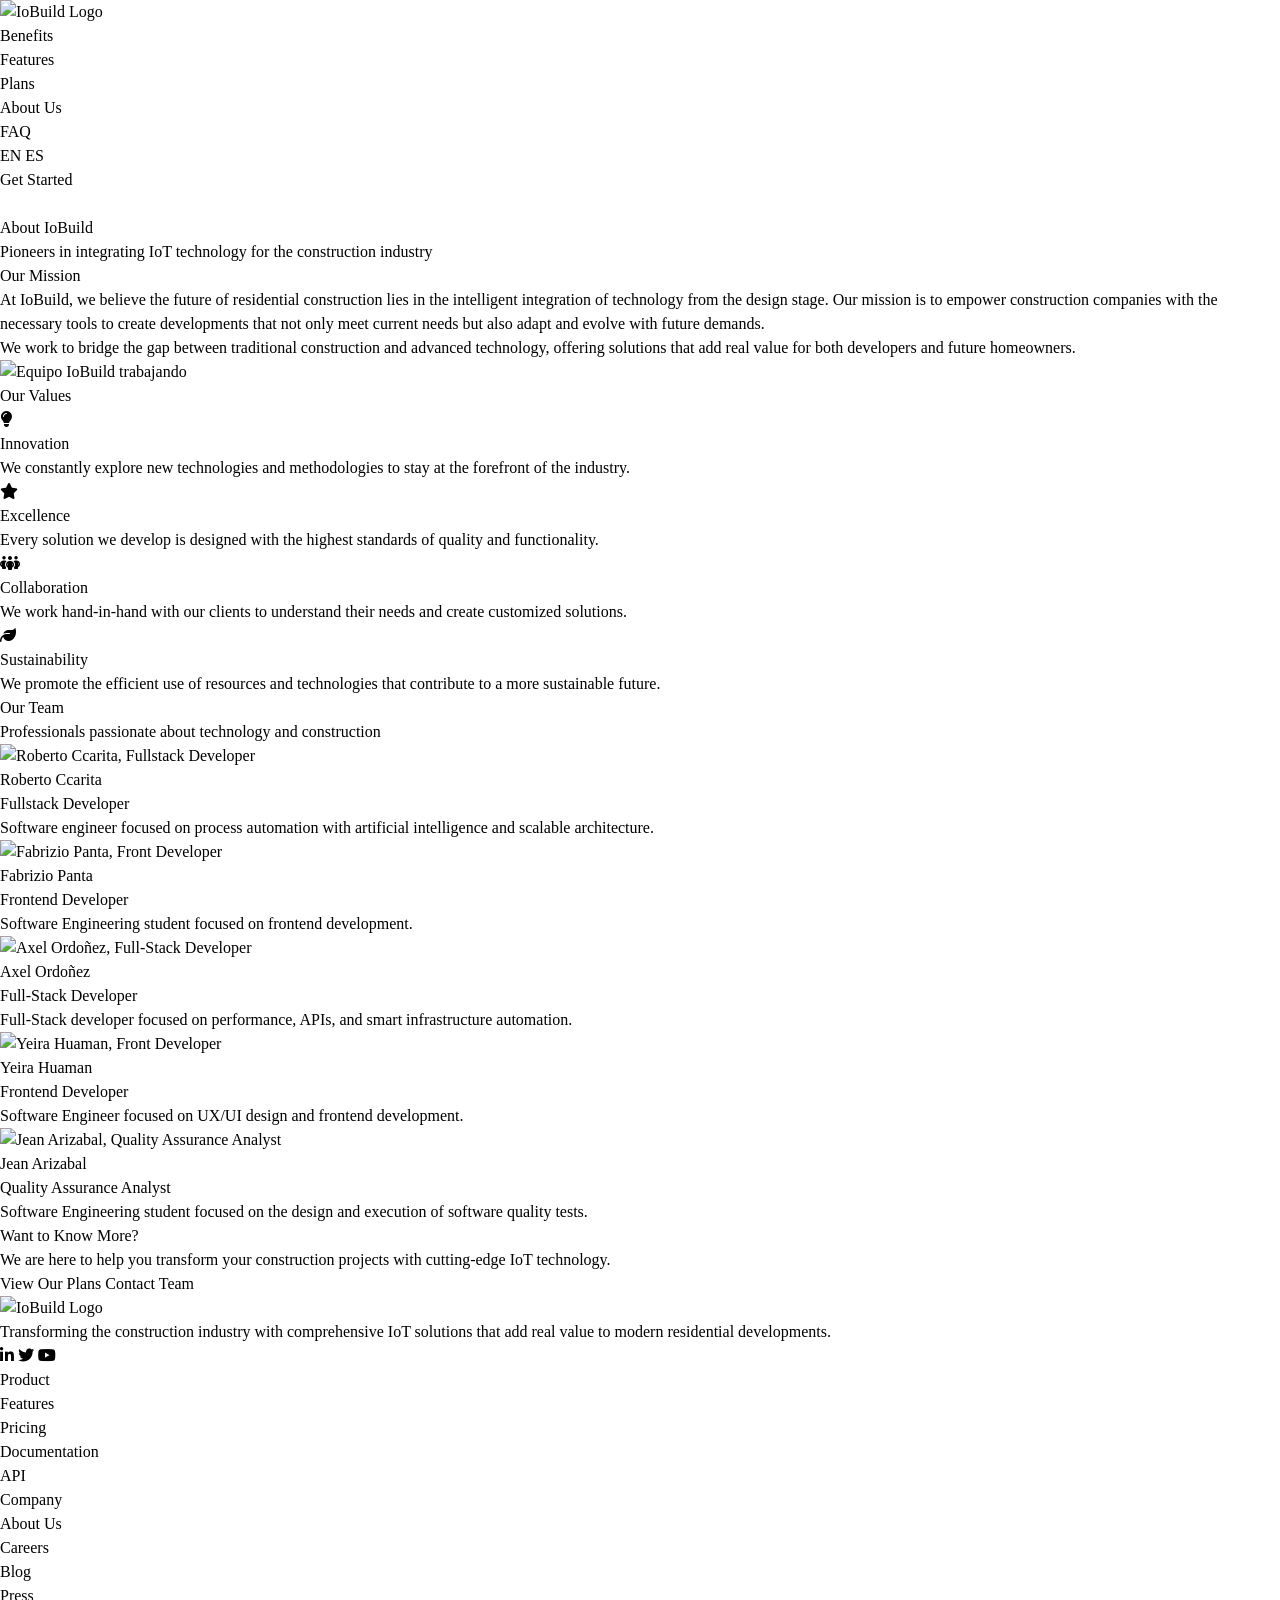
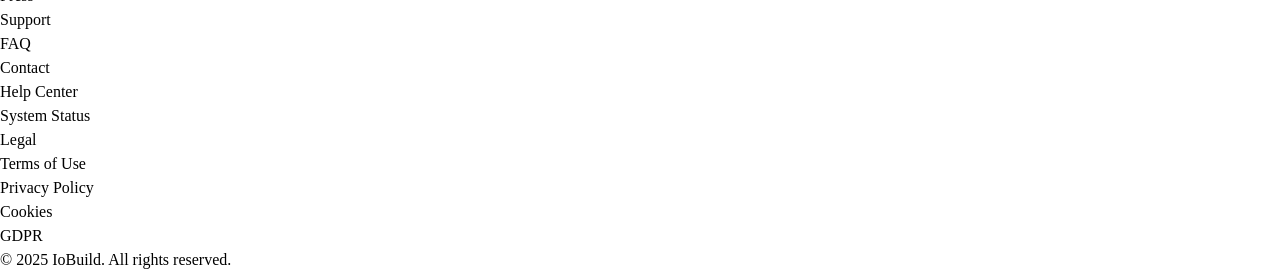
==== about-us.html @ 12014408 "chore: add about us" ====
<!DOCTYPE html>
<html lang="en">
<head>
    <meta charset="UTF-8">
    <meta name="viewport" content="width=device-width, initial-scale=1.0">
    <title data-translate="title">About Us - IoBuild</title>
    <meta name="description" data-translate="meta_description" content="Meet the team behind IoBuild and our mission to revolutionize the construction industry with advanced IoT technology.">
    
    <!-- Google Fonts -->
    <link rel="preconnect" href="https://fonts.googleapis.com">
    <link rel="preconnect" href="https://fonts.gstatic.com" crossorigin>
    <link href="https://fonts.googleapis.com/css2?family=Poppins:wght@300;400;500;600;700&family=Roboto:wght@300;400;500&display=swap" rel="stylesheet">
    <!-- Font Awesome CDN -->
    <link rel="stylesheet" href="https://cdnjs.cloudflare.com/ajax/libs/font-awesome/6.3.0/css/all.min.css">    
    <!-- Stylesheets -->
    <link rel="stylesheet" href="styles/reset.css">
    <link rel="stylesheet" href="styles/style.css">
</head>
<body>
    <!-- Header Section -->
    <header class="main-header">
        <div class="container">
            <div class="header__content">
                <div class="header__logo">
                    <a href="index.html" class="header__logo-link" aria-label="Go to home" data-translate="go_home">
                        <img src="assets/img/logo.png" alt="IoBuild Logo" class="logo__image">
                    </a>
                </div>
                
                <nav class="main-nav" aria-label="Navegación principal">
                    <ul class="nav__list">
                        <li class="nav__item"><a href="index.html#benefits" class="nav__link" data-translate="nav_benefits">Benefits</a></li>
                        <li class="nav__item"><a href="index.html#features" class="nav__link" data-translate="nav_features">Features</a></li>
                        <li class="nav__item"><a href="index.html#pricing" class="nav__link" data-translate="nav_pricing">Plans</a></li>
                        <li class="nav__item"><a href="about-us.html" class="nav__link nav__link--active" data-translate="nav_about">About Us</a></li>
                        <li class="nav__item"><a href="faq.html" class="nav__link" data-translate="nav_faq">FAQ</a></li>
                    </ul>
                    <div class="language-switcher">
                        <button class="lang-btn" data-lang="en" aria-pressed="true">EN</button>
                        <button class="lang-btn" data-lang="es" aria-pressed="false">ES</button>
                    </div>
                    <a href="index.html#pricing" class="cta-primary" data-translate="start_now">Get Started</a>
                </nav>
                
                <button class="mobile-menu-toggle" aria-label="Open navigation menu" data-translate="mobile_menu_toggle">
                    <span class="hamburger__line"></span>
                    <span class="hamburger__line"></span>
                    <span class="hamburger__line"></span>
                </button>
            </div>
        </div>
    </header>

    <main class="main-content">
        <!-- Page Header -->
        <section class="page-header">
            <div class="container">
                <div class="page-header__content">
                    <h1 class="page-header__title" data-translate="about_title">About IoBuild</h1>
                    <p class="page-header__subtitle" data-translate="about_subtitle">
                        Pioneers in integrating IoT technology for the construction industry
                    </p>
                </div>
            </div>
        </section>

        <!-- Mission Section -->
        <section class="mission-section">
            <div class="container">
                <div class="mission__content">
                    <div class="mission__text">
                        <h2 class="mission__title" data-translate="mission_title">Our Mission</h2>
                        <p data-translate="mission_p1">
                            At IoBuild, we believe the future of residential construction lies in the 
                            intelligent integration of technology from the design stage. Our mission 
                            is to empower construction companies with the necessary tools to create 
                            developments that not only meet current needs but also adapt and evolve 
                            with future demands.
                        </p>
                        <p data-translate="mission_p2">
                            We work to bridge the gap between traditional construction and advanced 
                            technology, offering solutions that add real value for both developers 
                            and future homeowners.
                        </p>
                    </div>
                    <div class="mission__visual">
                        <img src="assets/img/mission-image.png" alt="Equipo IoBuild trabajando" class="mission__image" loading="lazy">
                    </div>
                </div>
            </div>
        </section>

        <!-- Values Section -->
        <section class="values-section">
            <div class="container">
                <div class="section__header">
                    <h2 class="section__title" data-translate="values_title">Our Values</h2>
                </div>
                <div class="values-grid">
                    <div class="value-card">
                        <div class="value-card__icon">
                            <i class="fa-solid fa-lightbulb" aria-hidden="true"></i>
                        </div>
                        <h3 class="value-card__title" data-translate="value_1_title">Innovation</h3>
                        <p class="value-card__description" data-translate="value_1_desc">
                            We constantly explore new technologies and methodologies to stay at the 
                            forefront of the industry.
                        </p>
                    </div>
                    
                    <div class="value-card">
                        <div class="value-card__icon">
                            <i class="fa-solid fa-star" aria-hidden="true"></i>
                        </div>
                        <h3 class="value-card__title" data-translate="value_2_title">Excellence</h3>
                        <p class="value-card__description" data-translate="value_2_desc">
                            Every solution we develop is designed with the highest standards of 
                            quality and functionality.
                        </p>
                    </div>
                    
                    <div class="value-card">
                        <div class="value-card__icon">
                            <i class="fa-solid fa-people-group" aria-hidden="true"></i>
                        </div>
                        <h3 class="value-card__title" data-translate="value_3_title">Collaboration</h3>
                        <p class="value-card__description" data-translate="value_3_desc">
                            We work hand-in-hand with our clients to understand their needs and 
                            create customized solutions.
                        </p>
                    </div>
                    
                    <div class="value-card">
                        <div class="value-card__icon">
                            <i class="fa-solid fa-leaf" aria-hidden="true"></i>
                        </div>
                        <h3 class="value-card__title" data-translate="value_4_title">Sustainability</h3>
                        <p class="value-card__description" data-translate="value_4_desc">
                            We promote the efficient use of resources and technologies that contribute 
                            to a more sustainable future.
                        </p>
                    </div>
                </div>
            </div>
        </section>

        <!-- Team Section -->
        <section class="team-section">
            <div class="container">
                <div class="section__header">
                    <h2 class="section__title" data-translate="team_title">Our Team</h2>
                    <p class="section__subtitle" data-translate="team_subtitle">
                        Professionals passionate about technology and construction
                    </p>
                </div>
                <div class="team-grid team-grid--leader">
                    <!-- Member 1 -->
                    <div class="team-card team-card--leader">
                        <div class="team-card__media-split">
                            <div class="team-card__image team-card__image--diagonal">
                                <img src="assets/img/member-1.png" alt="Roberto Ccarita, Fullstack Developer" loading="lazy">
                            </div>
                            <div class="team-card__content team-card__content--leader">
                                <h3 class="team-card__name" data-translate="member_1_name">Roberto Ccarita</h3>
                                <p class="team-card__role" data-translate="member_1_role">Fullstack Developer</p>
                                <p class="team-card__description" data-translate="member_1_desc">
                                    Software engineer focused on process automation with artificial intelligence and scalable architecture.
                                </p>
                            </div>
                        </div>
                    </div>
                    <!-- Member 2 -->
                    <div class="team-card">
                        <div class="team-card__image">
                            <img src="assets/img/member-2.jpg" alt="Fabrizio Panta, Front Developer" loading="lazy">
                        </div>
                        <div class="team-card__content">
                            <h3 class="team-card__name" data-translate="member_2_name">Fabrizio Panta</h3>
                            <p class="team-card__role" data-translate="member_2_role">Frontend Developer</p>
                            <p class="team-card__description" data-translate="member_2_desc">
                                Software Engineering student focused on frontend development.
                            </p>
                        </div>
                    </div>
                    <!-- Member 3 -->
                    <div class="team-card">
                        <div class="team-card__image">
                            <img src="assets/img/member-3.jpg" alt="Axel Ordoñez, Full-Stack Developer" loading="lazy">
                        </div>
                        <div class="team-card__content">
                            <h3 class="team-card__name" data-translate="member_3_name">Axel Ordoñez</h3>
                            <p class="team-card__role" data-translate="member_3_role">Full-Stack Developer</p>
                            <p class="team-card__description" data-translate="member_3_desc">
                                Full-Stack developer focused on performance, APIs, and smart infrastructure automation.
                            </p>
                        </div>
                    </div>
                    <!-- Member 4 -->
                    <div class="team-card">
                        <div class="team-card__image">
                            <img src="assets/img/member-4.jpeg" alt="Yeira Huaman, Front Developer" loading="lazy">
                        </div>
                        <div class="team-card__content">
                            <h3 class="team-card__name" data-translate="member_4_name">Yeira Huaman</h3>
                            <p class="team-card__role" data-translate="member_4_role">Frontend Developer</p>
                            <p class="team-card__description" data-translate="member_4_desc">
                                Software Engineer focused on UX/UI design and frontend development.
                            </p>
                        </div>
                    </div>
                    <!-- Member 5 -->
                    <div class="team-card">
                        <div class="team-card__image">
                            <img src="assets/img/member-5.jpg" alt="Jean Arizabal, Quality Assurance Analyst" loading="lazy">
                        </div>
                        <div class="team-card__content">
                            <h3 class="team-card__name" data-translate="member_5_name">Jean Arizabal</h3>
                            <p class="team-card__role" data-translate="member_5_role">Quality Assurance Analyst</p>
                            <p class="team-card__description" data-translate="member_5_desc">
                                Software Engineering student focused on the design and execution of software quality tests.
                            </p>
                        </div>
                    </div>
                </div>
            </div>
        </section>

        <!-- Contact CTA Section -->
        <section class="contact-cta-section">
            <div class="container">
                <div class="contact-cta__content">
                    <h2 class="contact-cta__title" data-translate="about_cta_title">Want to Know More?</h2>
                    <p class="contact-cta__subtitle" data-translate="about_cta_subtitle">
                        We are here to help you transform your construction projects 
                        with cutting-edge IoT technology.
                    </p>
                    <div class="contact-cta__buttons">
                        <a href="index.html#pricing" class="cta-button cta-button--primary" data-translate="about_cta_primary">
                            View Our Plans
                        </a>
                        <a href="#" class="cta-button cta-button--secondary" data-translate="about_cta_secondary">
                            Contact Team
                        </a>
                    </div>
                </div>
            </div>
        </section>
    </main>

    <!-- Footer -->
    <footer class="main-footer">
        <div class="container">
            <div class="footer__content">
                <div class="footer__section footer__section--brand">
                    <div class="footer__logo">
                        <img src="assets/img/logo.png" alt="IoBuild Logo" class="footer__logo-image">
                        
                    </div>
                    <p class="footer__description" data-translate="footer_description">
                        Transforming the construction industry with comprehensive IoT solutions that add real value to modern residential developments.
                    </p>
                    <div class="footer__social">
                        <a href="#" class="footer__social-link" aria-label="LinkedIn">
                            <i class="fa-brands fa-linkedin-in" aria-hidden="true"></i>
                        </a>
                        <a href="#" class="footer__social-link" aria-label="Twitter">
                            <i class="fa-brands fa-twitter" aria-hidden="true"></i>
                        </a>
                        <a href="#" class="footer__social-link" aria-label="YouTube">
                            <i class="fa-brands fa-youtube" aria-hidden="true"></i>
                        </a>
                    </div>
                </div>
                
                <div class="footer__section">
                    <h4 class="footer__section-title" data-translate="footer_product">Product</h4>
                    <ul class="footer__links">
                        <li><a href="index.html#features" class="footer__link" data-translate="footer_features">Features</a></li>
                        <li><a href="index.html#pricing" class="footer__link" data-translate="footer_pricing">Pricing</a></li>
                        <li><a href="#" class="footer__link" data-translate="footer_docs">Documentation</a></li>
                        <li><a href="#" class="footer__link" data-translate="footer_api">API</a></li>
                    </ul>
                </div>
                
                <div class="footer__section">
                    <h4 class="footer__section-title" data-translate="footer_company">Company</h4>
                    <ul class="footer__links">
                        <li><a href="about-us.html" class="footer__link" data-translate="footer_about">About Us</a></li>
                        <li><a href="#" class="footer__link" data-translate="footer_careers">Careers</a></li>
                        <li><a href="#" class="footer__link" data-translate="footer_blog">Blog</a></li>
                        <li><a href="#" class="footer__link" data-translate="footer_press">Press</a></li>
                    </ul>
                </div>
                
                <div class="footer__section">
                    <h4 class="footer__section-title" data-translate="footer_support">Support</h4>
                    <ul class="footer__links">
                        <li><a href="faq.html" class="footer__link" data-translate="footer_faq">FAQ</a></li>
                        <li><a href="#" class="footer__link" data-translate="footer_contact">Contact</a></li>
                        <li><a href="#" class="footer__link" data-translate="footer_help">Help Center</a></li>
                        <li><a href="#" class="footer__link" data-translate="footer_status">System Status</a></li>
                    </ul>
                </div>
                
                <div class="footer__section">
                    <h4 class="footer__section-title" data-translate="footer_legal">Legal</h4>
                    <ul class="footer__links">
                        <li><a href="#" class="footer__link" data-translate="footer_terms">Terms of Use</a></li>
                        <li><a href="#" class="footer__link" data-translate="footer_privacy">Privacy Policy</a></li>
                        <li><a href="#" class="footer__link" data-translate="footer_cookies">Cookies</a></li>
                        <li><a href="#" class="footer__link" data-translate="footer_gdpr">GDPR</a></li>
                    </ul>
                </div>
            </div>
            
            <div class="footer__bottom">
                <p class="footer__copyright" data-translate="footer_copyright">
                    © 2025 IoBuild. All rights reserved.
                </p>
            </div>
        </div>
    </footer>

    <!-- Scripts -->
    <script src="scripts/script.js"></script>
</body>
</html>
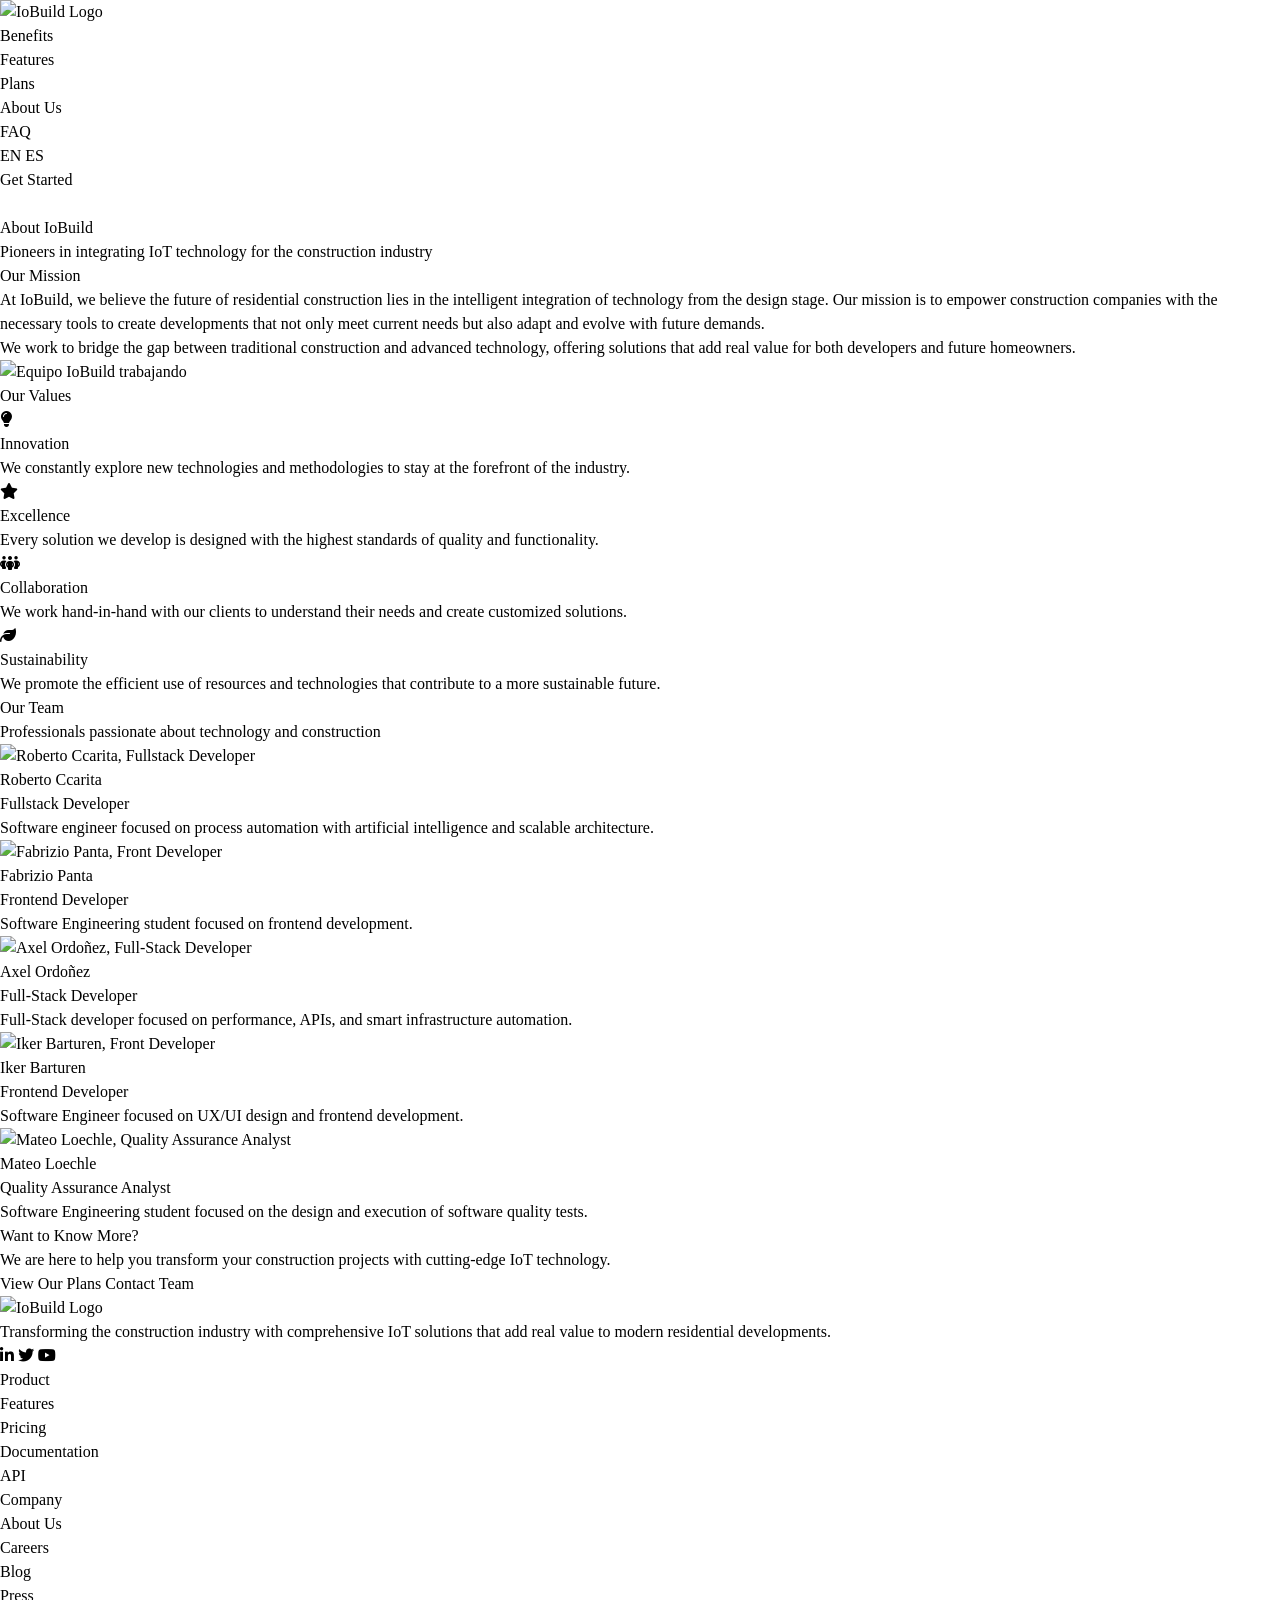
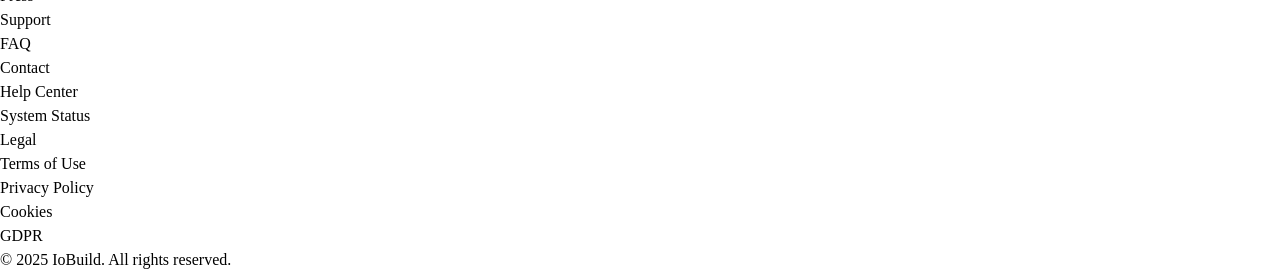
==== commit feb19ed3: "feat: Update team member details and add new images for team section." ====
--- a/about-us.html
+++ b/about-us.html
@@ -198,10 +198,10 @@
                     <!-- Member 4 -->
                     <div class="team-card">
                         <div class="team-card__image">
-                            <img src="assets/img/member-4.jpeg" alt="Yeira Huaman, Front Developer" loading="lazy">
+                            <img src="assets/img/member-4.jpeg" alt="Iker Barturen, Front Developer" loading="lazy">
                         </div>
                         <div class="team-card__content">
-                            <h3 class="team-card__name" data-translate="member_4_name">Yeira Huaman</h3>
+                            <h3 class="team-card__name" data-translate="member_4_name">Iker Barturen</h3>
                             <p class="team-card__role" data-translate="member_4_role">Frontend Developer</p>
                             <p class="team-card__description" data-translate="member_4_desc">
                                 Software Engineer focused on UX/UI design and frontend development.
@@ -211,10 +211,10 @@
                     <!-- Member 5 -->
                     <div class="team-card">
                         <div class="team-card__image">
-                            <img src="assets/img/member-5.jpg" alt="Jean Arizabal, Quality Assurance Analyst" loading="lazy">
+                            <img src="assets/img/member-5.jpg" alt="Mateo Loechle, Quality Assurance Analyst" loading="lazy">
                         </div>
                         <div class="team-card__content">
-                            <h3 class="team-card__name" data-translate="member_5_name">Jean Arizabal</h3>
+                            <h3 class="team-card__name" data-translate="member_5_name">Mateo Loechle</h3>
                             <p class="team-card__role" data-translate="member_5_role">Quality Assurance Analyst</p>
                             <p class="team-card__description" data-translate="member_5_desc">
                                 Software Engineering student focused on the design and execution of software quality tests.
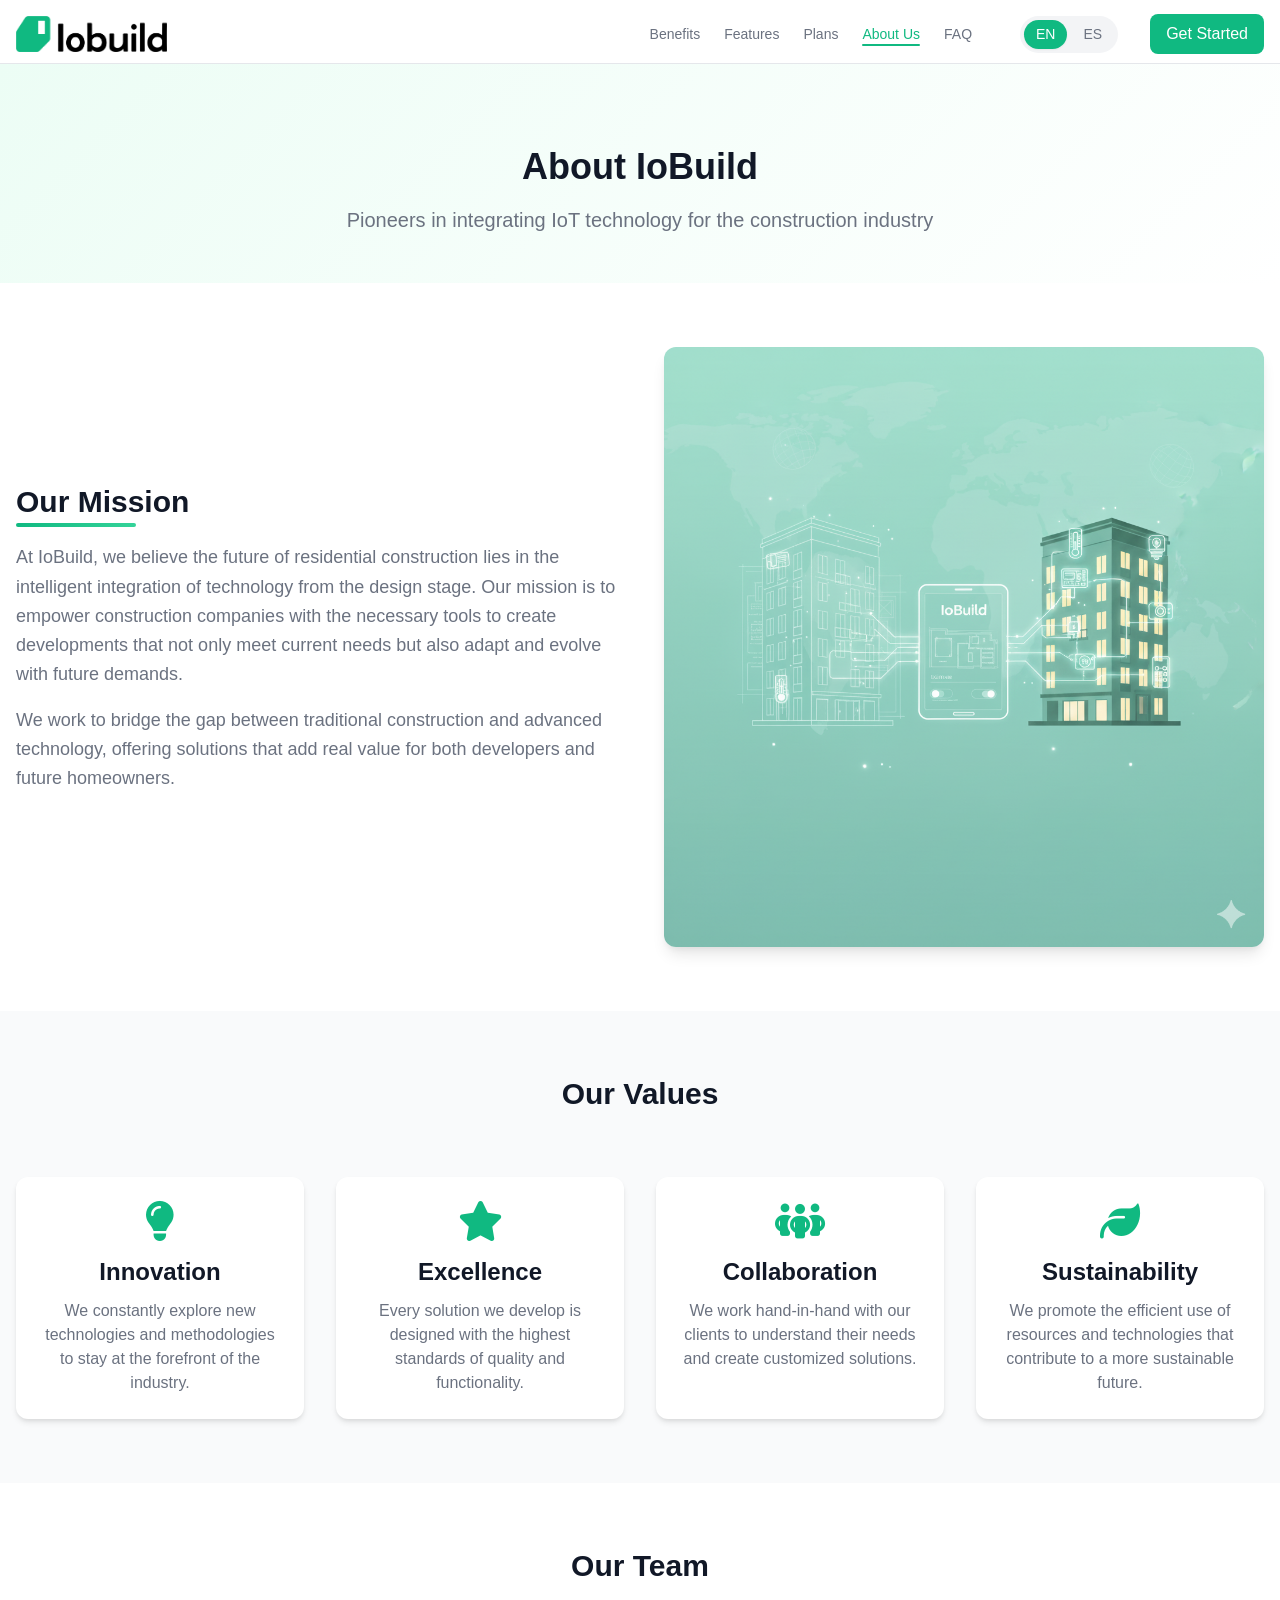
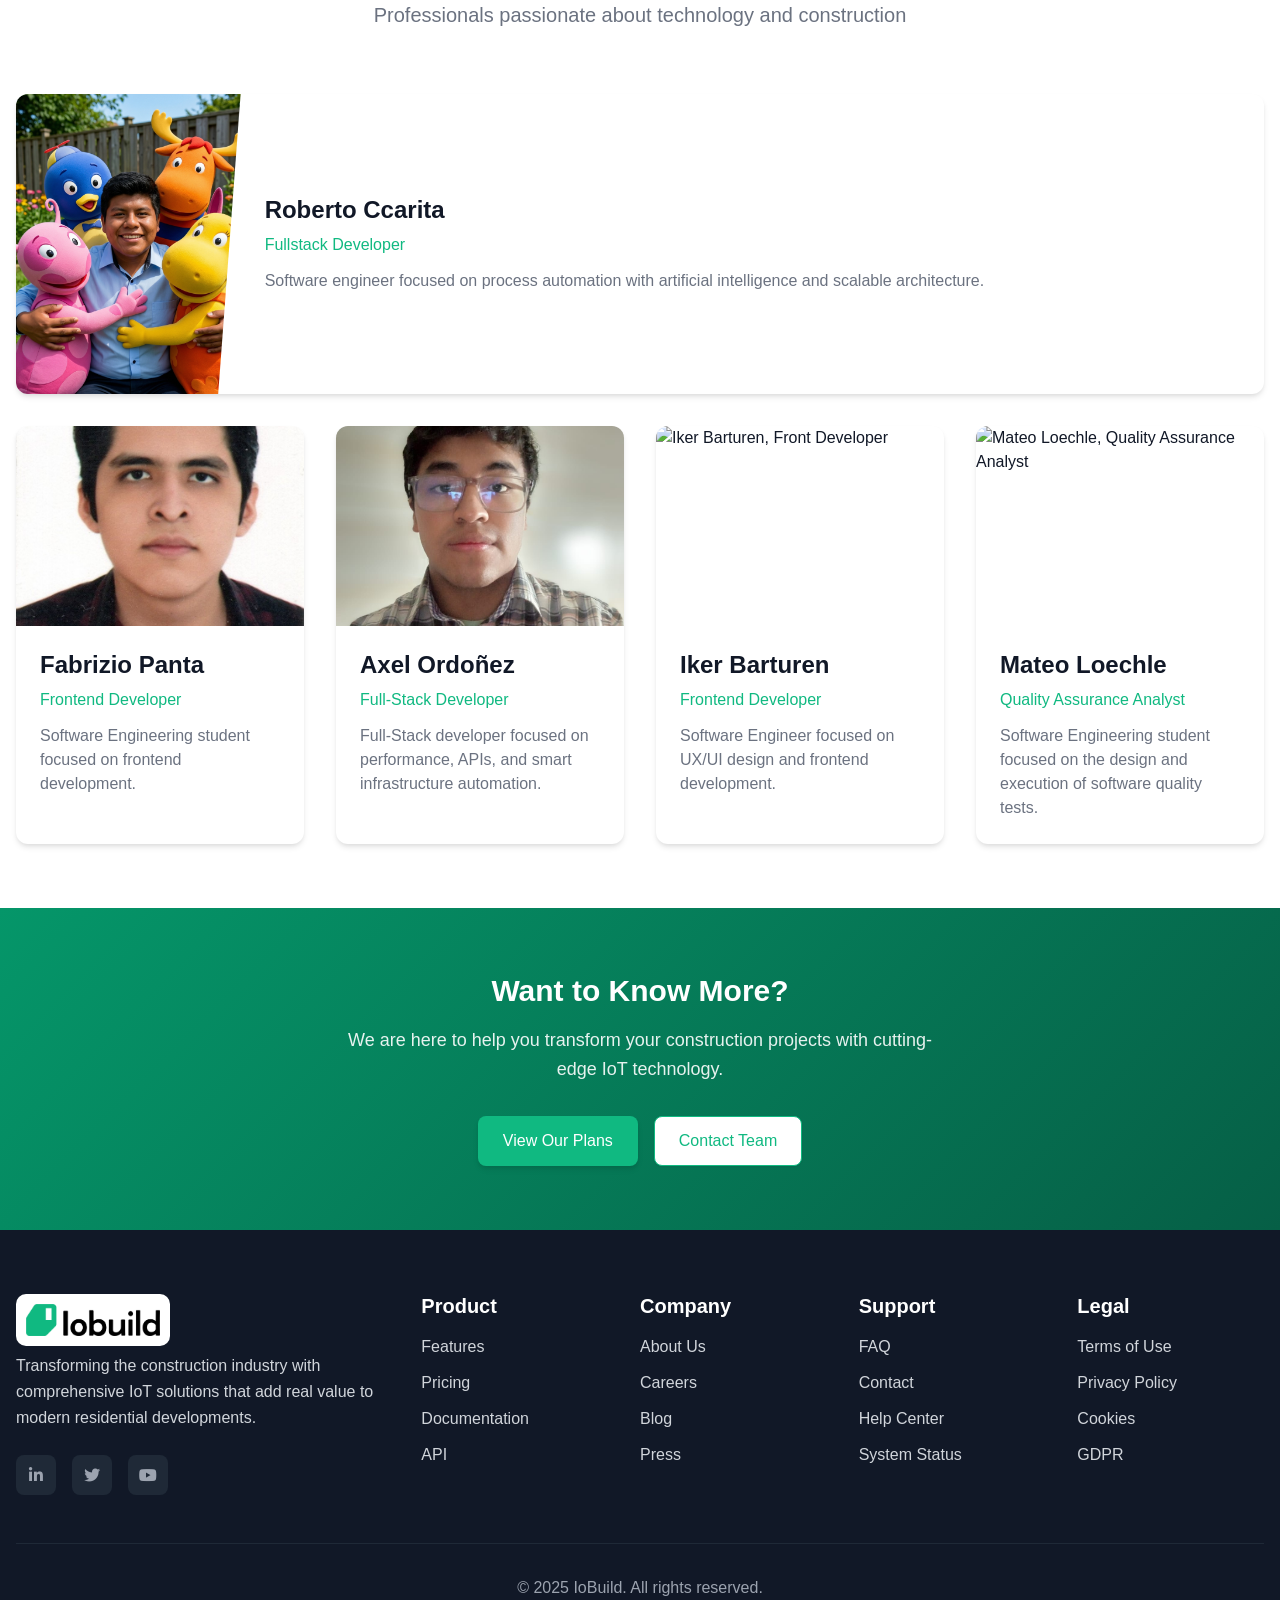
==== commit f4d9647c: "fix(about-us): update stylesheet links, team images & i18n keys" ====
--- a/about-us.html
+++ b/about-us.html
@@ -14,7 +14,7 @@
     <link rel="stylesheet" href="https://cdnjs.cloudflare.com/ajax/libs/font-awesome/6.3.0/css/all.min.css">    
     <!-- Stylesheets -->
     <link rel="stylesheet" href="styles/reset.css">
-    <link rel="stylesheet" href="styles/style.css">
+    <link rel="stylesheet" href="styles/styles.css">
 </head>
 <body>
     <!-- Header Section -->
@@ -158,7 +158,7 @@
                     <div class="team-card team-card--leader">
                         <div class="team-card__media-split">
                             <div class="team-card__image team-card__image--diagonal">
-                                <img src="assets/img/member-1.png" alt="Roberto Ccarita, Fullstack Developer" loading="lazy">
+                                <img src="assets/img/goat.png" alt="Roberto Ccarita, Fullstack Developer" loading="lazy">
                             </div>
                             <div class="team-card__content team-card__content--leader">
                                 <h3 class="team-card__name" data-translate="member_1_name">Roberto Ccarita</h3>
@@ -201,9 +201,9 @@
                             <img src="assets/img/member-4.jpeg" alt="Iker Barturen, Front Developer" loading="lazy">
                         </div>
                         <div class="team-card__content">
-                            <h3 class="team-card__name" data-translate="member_4_name">Iker Barturen</h3>
-                            <p class="team-card__role" data-translate="member_4_role">Frontend Developer</p>
-                            <p class="team-card__description" data-translate="member_4_desc">
+                            <h3 class="team-card__name" data-translate="Member_4_name">Iker Barturen</h3>
+                            <p class="team-card__role" data-translate="Member_4_role">Frontend Developer</p>
+                            <p class="team-card__description" data-translate="Member_4_desc">
                                 Software Engineer focused on UX/UI design and frontend development.
                             </p>
                         </div>
@@ -214,9 +214,9 @@
                             <img src="assets/img/member-5.jpg" alt="Mateo Loechle, Quality Assurance Analyst" loading="lazy">
                         </div>
                         <div class="team-card__content">
-                            <h3 class="team-card__name" data-translate="member_5_name">Mateo Loechle</h3>
-                            <p class="team-card__role" data-translate="member_5_role">Quality Assurance Analyst</p>
-                            <p class="team-card__description" data-translate="member_5_desc">
+                            <h3 class="team-card__name" data-translate="Member_5_name">Mateo Loechle</h3>
+                            <p class="team-card__role" data-translate="Member_5_role">Quality Assurance Analyst</p>
+                            <p class="team-card__description" data-translate="Member_5_desc">
                                 Software Engineering student focused on the design and execution of software quality tests.
                             </p>
                         </div>
--- a/styles/styles.css
+++ b/styles/styles.css
@@ -0,0 +1,1496 @@
+/* ===== CSS VARIABLES ===== */
+:root {
+    /* Primary Colors - Mint theme  */
+    --color-primary: #10b981;
+    --color-primary-50: #ecfdf5;
+    --color-primary-100: #d1fae5;
+    --color-primary-200: #a7f3d0;
+    --color-primary-300: #6ee7b7;
+    --color-primary-400: #34d399;
+    --color-primary-500: #10b981;
+    --color-primary-600: #059669;
+    --color-primary-700: #047857;
+    --color-primary-800: #065f46;
+    --color-primary-900: #064e3b;
+
+    /* Neutral Colors */
+    --color-gray-50: #f9fafb;
+    --color-gray-100: #f3f4f6;
+    --color-gray-200: #e5e7eb;
+    --color-gray-300: #d1d5db;
+    --color-gray-400: #9ca3af;
+    --color-gray-500: #6b7280;
+    --color-gray-600: #4b5563;
+    --color-gray-700: #374151;
+    --color-gray-800: #1f2937;
+    --color-gray-900: #111827;
+
+    /* Semantic Colors */
+    --color-success: #059669;
+    --color-warning: #d97706;
+    --color-error: #dc2626;
+    --color-info: #2563eb;
+
+    /* Surface Colors */
+    --color-surface: #ffffff;
+    --color-surface-50: #f9fafb;
+    --color-surface-100: #f3f4f6;
+    --color-surface-200: #e5e7eb;
+    --color-surface-300: #d1d5db;
+
+    /* Text Colors */
+    --color-text-primary: #111827;
+    --color-text-secondary: #6b7280;
+    --color-text-tertiary: #9ca3af;
+    --color-text-inverse: #ffffff;
+
+    /* Typography */
+    --font-family-heading: 'Poppins', -apple-system, BlinkMacSystemFont, 'Segoe UI', sans-serif;
+    --font-family-body: 'Roboto', -apple-system, BlinkMacSystemFont, 'Segoe UI', sans-serif;
+    
+    --font-size-xs: 0.75rem;
+    --font-size-sm: 0.875rem;
+    --font-size-base: 1rem;
+    --font-size-lg: 1.125rem;
+    --font-size-xl: 1.25rem;
+    --font-size-2xl: 1.5rem;
+    --font-size-3xl: 1.875rem;
+    --font-size-4xl: 2.25rem;
+    --font-size-5xl: 3rem;
+    --font-size-6xl: 3.75rem;
+
+    --font-weight-light: 300;
+    --font-weight-normal: 400;
+    --font-weight-medium: 500;
+    --font-weight-semibold: 600;
+    --font-weight-bold: 700;
+
+    --line-height-tight: 1.25;
+    --line-height-snug: 1.375;
+    --line-height-normal: 1.5;
+    --line-height-relaxed: 1.625;
+    --line-height-loose: 2;
+
+    /* Spacing */
+    --spacing-1: 0.25rem;
+    --spacing-2: 0.5rem;
+    --spacing-3: 0.75rem;
+    --spacing-4: 1rem;
+    --spacing-5: 1.25rem;
+    --spacing-6: 1.5rem;
+    --spacing-8: 2rem;
+    --spacing-10: 2.5rem;
+    --spacing-12: 3rem;
+    --spacing-16: 4rem;
+    --spacing-20: 5rem;
+    --spacing-24: 6rem;
+    --spacing-32: 8rem;
+
+    /* Border Radius */
+    --radius-sm: 0.125rem;
+    --radius-md: 0.375rem;
+    --radius-lg: 0.5rem;
+    --radius-xl: 0.75rem;
+    --radius-2xl: 1rem;
+    --radius-full: 9999px;
+
+    /* Shadows */
+    --shadow-sm: 0 1px 2px 0 rgba(0, 0, 0, 0.05);
+    --shadow-md: 0 4px 6px -1px rgba(0, 0, 0, 0.1), 0 2px 4px -1px rgba(0, 0, 0, 0.06);
+    --shadow-lg: 0 10px 15px -3px rgba(0, 0, 0, 0.1), 0 4px 6px -2px rgba(0, 0, 0, 0.05);
+    --shadow-xl: 0 20px 25px -5px rgba(0, 0, 0, 0.1), 0 10px 10px -5px rgba(0, 0, 0, 0.04);
+    --shadow-2xl: 0 25px 50px -12px rgba(0, 0, 0, 0.25);
+
+    /* Transitions */
+    --transition-fast: 150ms ease-in-out;
+    --transition-normal: 300ms ease-in-out;
+    --transition-slow: 500ms ease-in-out;
+
+    /* Breakpoints */
+    --breakpoint-sm: 640px;
+    --breakpoint-md: 768px;
+    --breakpoint-lg: 1024px;
+    --breakpoint-xl: 1280px;
+    --breakpoint-2xl: 1536px;
+
+    /* Layout */
+    --container-max-width: 1280px;
+    --container-padding: var(--spacing-4);
+    --section-padding-y: var(--spacing-16);
+    /* Logo */
+    --logo-height: 2.25rem; /* Adjustable global logo height */
+    /* Header */
+    --header-height: 64px; /* Adjust if header padding or logo size changes */
+}
+
+/* ===== BASE STYLES ===== */
+html {
+    scroll-behavior: smooth;
+}
+
+body {
+    font-family: var(--font-family-body);
+    font-size: var(--font-size-base);
+    font-weight: var(--font-weight-normal);
+    line-height: var(--line-height-normal);
+    color: var(--color-text-primary);
+    background-color: var(--color-surface);
+    -webkit-font-smoothing: antialiased;
+    -moz-osx-font-smoothing: grayscale;
+}
+
+/* ===== UTILITY CLASSES ===== */
+.container {
+    max-width: var(--container-max-width);
+    margin: 0 auto;
+    padding: 0 var(--container-padding);
+}
+
+.main-content {
+    padding-top: var(--header-height); /* ensure content isn't hidden under fixed header */
+}
+
+:target {
+    scroll-margin-top: calc(var(--header-height) + 1rem); /* offset for anchor targets */
+}
+
+section {
+    scroll-margin-top: calc(var(--header-height) + 0.5rem);
+}
+
+.sr-only {
+    position: absolute;
+    width: 1px;
+    height: 1px;
+    padding: 0;
+    margin: -1px;
+    overflow: hidden;
+    clip: rect(0, 0, 0, 0);
+    white-space: nowrap;
+    border: 0;
+}
+
+/* ===== TYPOGRAPHY ===== */
+h1, h2, h3, h4, h5, h6 {
+    font-family: var(--font-family-heading);
+    font-weight: var(--font-weight-bold);
+    line-height: var(--line-height-tight);
+    color: var(--color-text-primary);
+}
+
+h1 {
+    font-size: var(--font-size-4xl);
+}
+
+h2 {
+    font-size: var(--font-size-3xl);
+}
+
+h3 {
+    font-size: var(--font-size-2xl);
+}
+
+h4 {
+    font-size: var(--font-size-xl);
+}
+
+h5 {
+    font-size: var(--font-size-lg);
+}
+
+h6 {
+    font-size: var(--font-size-base);
+}
+
+p {
+    color: var(--color-text-secondary);
+    margin-bottom: var(--spacing-4);
+}
+
+/* ===== BUTTONS ===== */
+.cta-button {
+    display: inline-flex;
+    align-items: center;
+    justify-content: center;
+    padding: var(--spacing-3) var(--spacing-6);
+    font-family: var(--font-family-heading);
+    font-size: var(--font-size-base);
+    font-weight: var(--font-weight-medium);
+    text-decoration: none;
+    border-radius: var(--radius-lg);
+    transition: all var(--transition-fast);
+    cursor: pointer;
+    border: 1px solid transparent;
+}
+
+.cta-button--primary {
+    background-color: var(--color-primary);
+    color: var(--color-text-inverse);
+    box-shadow: var(--shadow-md);
+}
+
+.cta-button--primary:hover {
+    background-color: var(--color-primary-600);
+    box-shadow: var(--shadow-lg);
+    transform: translateY(-1px);
+}
+
+.cta-button--secondary {
+    background-color: var(--color-surface);
+    color: var(--color-primary);
+    border-color: var(--color-primary);
+    box-shadow: var(--shadow-sm);
+}
+
+.cta-button--secondary:hover {
+    background-color: var(--color-primary-50);
+    box-shadow: var(--shadow-md);
+}
+
+.cta-button--outline {
+    background-color: transparent;
+    color: var(--color-text-primary);
+    border-color: var(--color-gray-300);
+}
+
+.cta-button--outline:hover {
+    background-color: var(--color-gray-50);
+    border-color: var(--color-gray-400);
+}
+
+.cta-button--large {
+    padding: var(--spacing-4) var(--spacing-8);
+    font-size: var(--font-size-lg);
+}
+
+.cta-primary {
+    background-color: var(--color-primary);
+    color: var(--color-text-inverse);
+    padding: var(--spacing-2) var(--spacing-4);
+    border-radius: var(--radius-lg);
+    font-weight: var(--font-weight-medium);
+    transition: all var(--transition-fast);
+}
+
+.cta-primary:hover {
+    background-color: var(--color-primary-600);
+    transform: translateY(-1px);
+}
+
+/* ===== ICONS ===== */
+.icon {
+    width: 1.5rem;
+    height: 1.5rem;
+    fill: currentColor;
+}
+
+.icon--large {
+    width: 3rem;
+    height: 3rem;
+}
+
+/* ===== HEADER STYLES ===== */
+.main-header {
+    position: fixed; /* keep header visible across the page */
+    top: 0;
+    left: 0;
+    right: 0;
+    height: var(--header-height);
+    z-index: 1000;
+    background-color: rgba(255, 255, 255, 0.98);
+    backdrop-filter: blur(10px);
+    border-bottom: 1px solid var(--color-gray-200);
+    transition: transform var(--transition-normal), background-color var(--transition-fast);
+}
+
+.header__content {
+    display: flex;
+    align-items: center;
+    justify-content: space-between;
+    padding: calc((var(--header-height) - var(--logo-height)) / 2) 0; /* vertical center items */
+}
+
+.header__logo {
+    display: flex;
+    align-items: center;
+    gap: var(--spacing-3);
+}
+
+.logo__image {
+    height: var(--logo-height);
+    width: auto; 
+    max-width: 160px; 
+    object-fit: contain; 
+    display: block;
+}
+
+.logo__text {
+    font-family: var(--font-family-heading);
+    font-size: var(--font-size-xl);
+    font-weight: var(--font-weight-bold);
+    color: var(--color-primary);
+}
+
+.main-nav {
+    display: flex;
+    align-items: center;
+    gap: var(--spacing-8);
+}
+
+/* Responsive header height adjustment */
+@media (max-width: 767px) {
+    :root {
+        --header-height: 56px;
+    }
+
+    .main-header {
+        z-index: 1100; /* ensure mobile menu overlays other content */
+    }
+
+    .header__content {
+        padding: calc((var(--header-height) - var(--logo-height)) / 2) 0 0 0;
+    }
+}
+
+.nav__list {
+    display: flex;
+    align-items: center;
+    gap: var(--spacing-6);
+}
+
+.nav__link {
+    font-size: var(--font-size-sm);
+    font-weight: var(--font-weight-medium);
+    color: var(--color-text-secondary);
+    transition: color var(--transition-fast);
+    position: relative;
+}
+
+.nav__link:hover,
+.nav__link--active {
+    color: var(--color-primary);
+}
+
+.nav__link--active::after {
+    content: '';
+    position: absolute;
+    bottom: -4px;
+    left: 0;
+    right: 0;
+    height: 2px;
+    background-color: var(--color-primary);
+    border-radius: var(--radius-full);
+}
+
+/* Language Switcher Styles */
+.language-switcher {
+    display: flex;
+    align-items: center;
+    gap: var(--spacing-1);
+    background-color: var(--color-gray-100);
+    border-radius: var(--radius-full);
+    padding: var(--spacing-1);
+    margin-left: var(--spacing-4);
+}
+
+.lang-btn {
+    padding: var(--spacing-1) var(--spacing-3);
+    border: none;
+    background: transparent;
+    border-radius: var(--radius-full);
+    font-size: var(--font-size-sm);
+    font-weight: var(--font-weight-medium);
+    color: var(--color-text-secondary);
+    cursor: pointer;
+    transition: all var(--transition-fast);
+    min-width: 2.5rem;
+    text-align: center;
+}
+
+.lang-btn:hover {
+    color: var(--color-primary);
+    background-color: var(--color-gray-200);
+}
+
+.lang-btn.active {
+    background-color: var(--color-primary);
+    color: var(--color-text-inverse);
+    box-shadow: var(--shadow-sm);
+}
+
+.lang-btn:focus {
+    outline: 2px solid var(--color-primary);
+    outline-offset: 2px;
+}
+
+.mobile-menu-toggle {
+    display: none;
+    flex-direction: column;
+    gap: var(--spacing-1);
+    padding: var(--spacing-2);
+}
+
+.hamburger__line {
+    width: 1.5rem;
+    height: 2px;
+    background-color: var(--color-text-primary);
+    transition: all var(--transition-fast);
+}
+
+/* ===== HERO SECTION ===== */
+.hero-section {
+    padding: var(--spacing-24) 0 var(--spacing-16);
+    background: linear-gradient(135deg, var(--color-primary-50) 0%, var(--color-surface) 100%);
+}
+
+.hero__content {
+    display: grid;
+    grid-template-columns: 1fr 1fr;
+    gap: var(--spacing-12);
+    align-items: center;
+}
+
+.hero__title {
+    font-size: var(--font-size-5xl);
+    font-weight: var(--font-weight-bold);
+    line-height: var(--line-height-tight);
+    margin-bottom: var(--spacing-6);
+    color: var(--color-text-primary);
+}
+
+.hero__subtitle {
+    font-size: var(--font-size-xl);
+    color: var(--color-text-secondary);
+    margin-bottom: var(--spacing-8);
+    line-height: var(--line-height-relaxed);
+}
+
+.hero__cta {
+    display: flex;
+    gap: var(--spacing-4);
+    flex-wrap: wrap;
+}
+
+.hero__image {
+    width: 100%;
+    height: auto;
+    border-radius: var(--radius-xl);
+    box-shadow: var(--shadow-xl);
+}
+
+/* ===== SECTION STYLES ===== */
+.section__header {
+    text-align: center;
+    margin-bottom: var(--spacing-16);
+}
+
+.section__title {
+    margin-bottom: var(--spacing-4);
+}
+
+.section__subtitle {
+    font-size: var(--font-size-xl);
+    color: var(--color-text-secondary);
+    max-width: 600px;
+    margin: 0 auto;
+}
+
+.section__cta {
+    text-align: center;
+    margin-top: var(--spacing-12);
+}
+
+/* ===== BENEFITS SECTION ===== */
+.benefits-section {
+    padding: var(--section-padding-y) 0;
+    background-color: var(--color-surface-50);
+}
+
+.benefits-grid {
+    display: grid;
+    grid-template-columns: repeat(auto-fit, minmax(300px, 1fr));
+    gap: var(--spacing-8);
+}
+
+.benefit-card {
+    background-color: var(--color-surface);
+    padding: var(--spacing-8);
+    border-radius: var(--radius-xl);
+    box-shadow: var(--shadow-md);
+    text-align: center;
+    transition: all var(--transition-normal);
+}
+
+.benefit-card:hover {
+    transform: translateY(-4px);
+    box-shadow: var(--shadow-xl);
+}
+
+.benefit-card__icon {
+    display: flex;
+    justify-content: center;
+    margin-bottom: var(--spacing-6);
+    color: var(--color-primary);
+}
+
+/* Font Awesome icon sizing within benefit cards */
+.benefit-card__icon i {
+    font-size: 2.75rem; /* close to previous 3rem svg */
+    line-height: 1;
+}
+
+.benefit-card__title {
+    margin-bottom: var(--spacing-4);
+    color: var(--color-text-primary);
+}
+
+.benefit-card__description {
+    color: var(--color-text-secondary);
+    line-height: var(--line-height-relaxed);
+    margin-bottom: 0;
+}
+
+/* ===== FEATURES SECTION ===== */
+.features-section {
+    padding: var(--section-padding-y) 0;
+}
+
+.features-grid {
+    display: flex;
+    flex-direction: column;
+    gap: var(--spacing-20);
+}
+
+.feature-item {
+    display: grid;
+    grid-template-columns: 1fr 1fr;
+    gap: var(--spacing-12);
+    align-items: center;
+}
+
+.feature-item--reverse {
+    direction: rtl;
+}
+
+.feature-item--reverse > * {
+    direction: ltr;
+}
+
+.feature-item__title {
+    margin-bottom: var(--spacing-4);
+    color: var(--color-text-primary);
+}
+
+.feature-item__description {
+    margin-bottom: var(--spacing-6);
+    font-size: var(--font-size-lg);
+    line-height: var(--line-height-relaxed);
+}
+
+.feature-item__list {
+    list-style: none;
+    display: flex;
+    flex-direction: column;
+    gap: var(--spacing-3);
+}
+
+.feature-item__list li {
+    display: flex;
+    align-items: center;
+    gap: var(--spacing-3);
+    color: var(--color-text-secondary);
+}
+
+.feature-item__list li::before {
+    content: '✓';
+    color: var(--color-primary);
+    font-weight: var(--font-weight-bold);
+    font-size: var(--font-size-lg);
+}
+
+.feature-item__image {
+    width: 100%;
+    height: auto;
+    border-radius: var(--radius-xl);
+    box-shadow: var(--shadow-lg);
+}
+
+/* Rectangular crop container for feature visuals */
+.feature-item__visual {
+    position: relative;
+    width: 100%;
+    aspect-ratio: 16 / 9; /* rectangular, reduces vertical space */
+    overflow: hidden;
+    border-radius: var(--radius-xl);
+    box-shadow: var(--shadow-lg);
+    background: var(--color-surface-100);
+}
+
+.feature-item__visual .feature-item__image {
+    height: 100%;
+    width: 100%;
+    object-fit: cover;
+    object-position: center;
+    display: block;
+    border-radius: 0; /* radius handled by container */
+    box-shadow: none; /* shadow handled by container */
+}
+
+@media (max-width: 768px) {
+    .feature-item__visual {
+        aspect-ratio: 4 / 3; 
+    }
+}
+
+/* ===== SOCIAL PROOF SECTION ===== */
+.social-proof-section {
+    padding: var(--section-padding-y) 0;
+    background-color: var(--color-surface-50);
+}
+
+.testimonials-grid {
+    display: grid;
+    grid-template-columns: repeat(auto-fit, minmax(320px, 1fr));
+    gap: var(--spacing-8);
+}
+
+.testimonial-card {
+    background-color: var(--color-surface);
+    padding: var(--spacing-8);
+    border-radius: var(--radius-xl);
+    box-shadow: var(--shadow-md);
+    transition: all var(--transition-normal);
+}
+
+.testimonial-card:hover {
+    transform: translateY(-2px);
+    box-shadow: var(--shadow-lg);
+}
+
+.testimonial-card__quote {
+    font-size: var(--font-size-lg);
+    line-height: var(--line-height-relaxed);
+    color: var(--color-text-primary);
+    margin-bottom: var(--spacing-6);
+    font-style: italic;
+}
+
+.testimonial-card__author {
+    display: flex;
+    align-items: center;
+    gap: var(--spacing-4);
+}
+
+.testimonial-card__avatar {
+    width: 3rem;
+    height: 3rem;
+    border-radius: var(--radius-full);
+    object-fit: cover;
+}
+
+.testimonial-card__name {
+    font-weight: var(--font-weight-semibold);
+    color: var(--color-text-primary);
+    margin-bottom: var(--spacing-1);
+}
+
+.testimonial-card__role {
+    font-size: var(--font-size-sm);
+    color: var(--color-text-secondary);
+    margin-bottom: 0;
+}
+
+/* ===== PRICING SECTION ===== */
+.pricing-section {
+    padding: var(--section-padding-y) 0;
+}
+
+.pricing-grid {
+    display: grid;
+    grid-template-columns: repeat(auto-fit, minmax(300px, 1fr));
+    gap: var(--spacing-8);
+}
+
+.pricing-card {
+    background-color: var(--color-surface);
+    border: 1px solid var(--color-gray-200);
+    border-radius: var(--radius-xl);
+    padding: var(--spacing-8);
+    position: relative;
+    transition: all var(--transition-normal);
+}
+
+.pricing-card:hover {
+    transform: translateY(-4px);
+    box-shadow: var(--shadow-xl);
+}
+
+.pricing-card--featured {
+    border-color: var(--color-primary);
+    box-shadow: var(--shadow-lg);
+    transform: scale(1.05);
+}
+
+.pricing-card--featured:hover {
+    transform: scale(1.05) translateY(-4px);
+}
+
+.pricing-card__badge {
+    position: absolute;
+    top: -12px;
+    left: 50%;
+    transform: translateX(-50%);
+    background-color: var(--color-primary);
+    color: var(--color-text-inverse);
+    padding: var(--spacing-1) var(--spacing-4);
+    border-radius: var(--radius-full);
+    font-size: var(--font-size-sm);
+    font-weight: var(--font-weight-medium);
+}
+
+.pricing-card__header {
+    text-align: center;
+    margin-bottom: var(--spacing-8);
+}
+
+.pricing-card__title {
+    color: var(--color-text-primary);
+    margin-bottom: var(--spacing-2);
+}
+
+.pricing-card__subtitle {
+    color: var(--color-text-secondary);
+    margin-bottom: var(--spacing-6);
+    font-size: var(--font-size-sm);
+}
+
+.pricing-card__price {
+    display: flex;
+    align-items: baseline;
+    justify-content: center;
+    gap: var(--spacing-1);
+}
+
+.pricing-card__currency {
+    font-size: var(--font-size-xl);
+    color: var(--color-text-secondary);
+}
+
+.pricing-card__amount {
+    font-size: var(--font-size-4xl);
+    font-weight: var(--font-weight-bold);
+    color: var(--color-text-primary);
+}
+
+.pricing-card__period {
+    font-size: var(--font-size-lg);
+    color: var(--color-text-secondary);
+}
+
+.pricing-card__features {
+    list-style: none;
+    margin-bottom: var(--spacing-8);
+}
+
+.pricing-card__features li {
+    display: flex;
+    align-items: center;
+    gap: var(--spacing-3);
+    padding: var(--spacing-2) 0;
+    color: var(--color-text-secondary);
+}
+
+.pricing-card__features li::before {
+    content: '✓';
+    color: var(--color-primary);
+    font-weight: var(--font-weight-bold);
+}
+
+.pricing-card__footer {
+    text-align: center;
+}
+
+/* ===== FINAL CTA SECTION ===== */
+.final-cta-section {
+    padding: var(--spacing-24) 0;
+    background: linear-gradient(135deg, var(--color-primary-600) 0%, var(--color-primary-800) 100%);
+    color: var(--color-text-inverse);
+}
+
+.final-cta__content {
+    text-align: center;
+    max-width: 800px;
+    margin: 0 auto;
+}
+
+.final-cta__title {
+    color: var(--color-text-inverse);
+    margin-bottom: var(--spacing-6);
+}
+
+.final-cta__subtitle {
+    font-size: var(--font-size-xl);
+    color: rgba(255, 255, 255, 0.9);
+    margin-bottom: var(--spacing-8);
+    line-height: var(--line-height-relaxed);
+}
+
+.final-cta__buttons {
+    display: flex;
+    gap: var(--spacing-4);
+    justify-content: center;
+    flex-wrap: wrap;
+    margin-bottom: var(--spacing-6);
+}
+
+.final-cta__note {
+    font-size: var(--font-size-lg);
+    color: rgba(255, 255, 255, 0.8);
+    margin-bottom: 0;
+}
+
+/* ===== FOOTER STYLES ===== */
+.main-footer {
+    background-color: var(--color-gray-900);
+    color: var(--color-text-inverse);
+    padding: var(--spacing-16) 0 var(--spacing-8);
+}
+
+.footer__content {
+    display: grid;
+    grid-template-columns: 2fr repeat(4, 1fr);
+    gap: var(--spacing-8);
+    margin-bottom: var(--spacing-12);
+}
+
+.footer__section--brand {
+    grid-column: span 1;
+}
+
+.footer__logo {
+    display: inline-block;
+    border-radius: 10px;
+    padding: 10px;
+    background-color: white;
+}
+
+.footer__logo-image {
+    height: calc(var(--logo-height) - 0.25rem);
+    width: auto;
+    max-width: 140px;
+    object-fit: contain;
+    display: block;
+}
+
+.footer__logo-text {
+    font-family: var(--font-family-heading);
+    font-size: var(--font-size-xl);
+    font-weight: var(--font-weight-bold);
+    color: var(--color-primary);
+}
+
+.footer__description {
+    color: var(--color-gray-300);
+    margin-bottom: var(--spacing-6);
+    line-height: var(--line-height-relaxed);
+}
+
+.footer__social {
+    display: flex;
+    gap: var(--spacing-4);
+}
+
+.footer__social-link {
+    display: flex;
+    align-items: center;
+    justify-content: center;
+    width: 2.5rem;
+    height: 2.5rem;
+    background-color: var(--color-gray-800);
+    color: var(--color-gray-400);
+    border-radius: var(--radius-lg);
+    transition: all var(--transition-fast);
+}
+
+.footer__social-link:hover {
+    background-color: var(--color-primary);
+    color: var(--color-text-inverse);
+    transform: translateY(-2px);
+}
+
+.footer__section-title {
+    font-weight: var(--font-weight-semibold);
+    margin-bottom: var(--spacing-4);
+    color: var(--color-text-inverse);
+}
+
+.footer__links {
+    display: flex;
+    flex-direction: column;
+    gap: var(--spacing-3);
+}
+
+.footer__link {
+    color: var(--color-gray-300);
+    transition: color var(--transition-fast);
+}
+
+.footer__link:hover {
+    color: var(--color-primary);
+}
+
+.footer__bottom {
+    border-top: 1px solid var(--color-gray-800);
+    padding-top: var(--spacing-8);
+    text-align: center;
+}
+
+.footer__copyright {
+    color: var(--color-gray-400);
+    margin-bottom: 0;
+}
+
+/* ===== PAGE HEADER STYLES ===== */
+.page-header {
+    padding: var(--spacing-20) 0 var(--spacing-12);
+    background: linear-gradient(135deg, var(--color-primary-50) 0%, var(--color-surface) 100%);
+    text-align: center;
+}
+
+.page-header__title {
+    margin-bottom: var(--spacing-4);
+}
+
+.page-header__subtitle {
+    font-size: var(--font-size-xl);
+    color: var(--color-text-secondary);
+    max-width: 600px;
+    margin: 0 auto;
+}
+
+/* ===== ABOUT US PAGE STYLES ===== */
+.mission-section {
+    padding: var(--section-padding-y) 0;
+}
+
+.mission__content {
+    display: grid;
+    grid-template-columns: 1fr 1fr;
+    gap: var(--spacing-12);
+    align-items: center;
+}
+
+.mission__title {
+    font-size: var(--font-size-3xl);
+    font-weight: var(--font-weight-bold);
+    margin: 0 0 var(--spacing-6);
+    position: relative;
+    color: var(--color-text-primary);
+    line-height: 1.15;
+}
+
+.mission__title::after {
+    content: '';
+    position: absolute;
+    left: 0;
+    bottom: -0.5rem;
+    width: 120px;
+    height: 4px;
+    background: linear-gradient(90deg, var(--color-primary) 0%, var(--color-primary-400) 100%);
+    border-radius: 2px;
+}
+
+@media (max-width: 1024px) {
+    .mission__title {
+        font-size: var(--font-size-2xl);
+    }
+    .mission__title::after {
+        width: 100px;
+        height: 3px;
+    }
+}
+
+@media (max-width: 768px) {
+    .mission__title {
+        font-size: var(--font-size-xl);
+        margin-bottom: var(--spacing-5);
+    }
+    .mission__title::after {
+        width: 80px;
+        bottom: -0.4rem;
+    }
+}
+
+.mission__text {
+    font-size: var(--font-size-lg);
+    line-height: var(--line-height-relaxed);
+}
+
+.mission__image {
+    width: 100%;
+    height: auto;
+    border-radius: var(--radius-xl);
+    box-shadow: var(--shadow-lg);
+}
+
+.values-section {
+    padding: var(--section-padding-y) 0;
+    background-color: var(--color-surface-50);
+}
+
+.values-grid {
+    display: grid;
+    grid-template-columns: repeat(auto-fit, minmax(250px, 1fr));
+    gap: var(--spacing-8);
+}
+
+.value-card {
+    background-color: var(--color-surface);
+    padding: var(--spacing-6);
+    border-radius: var(--radius-xl);
+    box-shadow: var(--shadow-md);
+    text-align: center;
+    transition: all var(--transition-normal);
+}
+
+.value-card:hover {
+    transform: translateY(-4px);
+    box-shadow: var(--shadow-xl);
+}
+
+.value-card__icon {
+    display: flex;
+    justify-content: center;
+    margin-bottom: var(--spacing-4);
+    color: var(--color-primary);
+}
+
+.value-card__icon i {
+    font-size: 2.5rem;
+    line-height: 1;
+}
+
+.value-card__title {
+    margin-bottom: var(--spacing-3);
+    color: var(--color-text-primary);
+}
+
+.value-card__description {
+    color: var(--color-text-secondary);
+    margin-bottom: 0;
+}
+
+.team-section {
+    padding: var(--section-padding-y) 0;
+}
+
+.team-grid {
+    display: grid;
+    grid-template-columns: repeat(auto-fit, minmax(280px, 1fr));
+    gap: var(--spacing-8);
+}
+
+/* Leader full-row layout */
+.team-grid--leader {
+    grid-template-columns: repeat(4, 1fr);
+}
+.team-grid--leader .team-card--leader {
+    grid-column: 1 / -1;
+    padding: 0;
+}
+/* Leader split layout: use flex so image always iguala la altura del contenido */
+.team-card__media-split {
+    display: flex;
+    min-height: 300px;
+    align-items: stretch;
+}
+/* Imagen líder reducida: antes ~53% (1.15/(1.15+1)), ahora ~18% (1/3 del ancho anterior) */
+.team-card__image--diagonal {
+    position: relative;
+    flex: 0 0 18%;
+    max-width: 18%;
+    overflow: hidden;
+}
+.team-card__image--diagonal img {
+    width: 100%;
+    height: 100%;
+    object-fit: cover;
+    display: block;
+    /* Ajuste diagonal más estrecho */
+    clip-path: polygon(0 0, 100% 0, 90% 100%, 0% 100%);
+    transition: transform var(--transition-normal);
+}
+.team-card--leader:hover .team-card__image--diagonal img { transform: scale(1.05); }
+.team-card__content--leader {
+    flex: 1;
+    display: flex;
+    flex-direction: column;
+    justify-content: center;
+    padding: var(--spacing-10);
+}
+.team-card__content--leader .team-card__description { font-size: var(--font-size-base); }
+
+@media (max-width: 1100px) {
+    .team-grid--leader { grid-template-columns: repeat(3, 1fr); }
+}
+@media (max-width: 900px) {
+    .team-grid--leader { grid-template-columns: repeat(2, 1fr); }
+    .team-card__media-split { flex-direction: column; min-height: unset; }
+    .team-card__image--diagonal { flex: none; max-width: 100%; }
+    .team-card__image--diagonal img { clip-path: none; height: 260px; }
+    .team-card__content--leader { padding: var(--spacing-8) var(--spacing-8) var(--spacing-10); }
+}
+@media (max-width: 600px) {
+    .team-grid--leader { grid-template-columns: 1fr; }
+}
+
+.team-card {
+    background-color: var(--color-surface);
+    border-radius: var(--radius-xl);
+    overflow: hidden;
+    box-shadow: var(--shadow-md);
+    transition: all var(--transition-normal);
+}
+
+.team-card:hover {
+    transform: translateY(-4px);
+    box-shadow: var(--shadow-xl);
+}
+
+/* Altura fija solo para miembros estándar */
+.team-card:not(.team-card--leader) .team-card__image img {
+    width: 100%;
+    height: 200px;
+    object-fit: cover;
+}
+/* El líder ocupa toda la altura del split */
+.team-card--leader .team-card__image img {
+    width: 100%;
+    height: 100%;
+    object-fit: cover;
+}
+
+.team-card__content {
+    padding: var(--spacing-6);
+}
+
+.team-card__name {
+    color: var(--color-text-primary);
+    margin-bottom: var(--spacing-2);
+}
+
+.team-card__role {
+    color: var(--color-primary);
+    font-weight: var(--font-weight-medium);
+    margin-bottom: var(--spacing-3);
+}
+
+.team-card__description {
+    color: var(--color-text-secondary);
+    margin-bottom: 0;
+}
+
+.contact-cta-section {
+    padding: var(--spacing-16) 0;
+    background: linear-gradient(135deg, var(--color-primary-600) 0%, var(--color-primary-800) 100%);
+    color: var(--color-text-inverse);
+}
+
+.contact-cta__content {
+    text-align: center;
+    max-width: 600px;
+    margin: 0 auto;
+}
+
+.contact-cta__title {
+    color: var(--color-text-inverse);
+    margin-bottom: var(--spacing-4);
+}
+
+.contact-cta__subtitle {
+    font-size: var(--font-size-lg);
+    color: rgba(255, 255, 255, 0.9);
+    margin-bottom: var(--spacing-8);
+    line-height: var(--line-height-relaxed);
+}
+
+.contact-cta__buttons {
+    display: flex;
+    gap: var(--spacing-4);
+    justify-content: center;
+    flex-wrap: wrap;
+}
+
+/* ===== FAQ PAGE STYLES ===== */
+.faq-section {
+    padding: var(--section-padding-y) 0;
+}
+
+.faq-categories {
+    display: flex;
+    justify-content: center;
+    gap: var(--spacing-4);
+    margin-bottom: var(--spacing-12);
+    flex-wrap: wrap;
+}
+
+.faq-category-btn {
+    padding: var(--spacing-3) var(--spacing-6);
+    border: 1px solid var(--color-gray-300);
+    border-radius: var(--radius-full);
+    background-color: var(--color-surface);
+    color: var(--color-text-secondary);
+    font-weight: var(--font-weight-medium);
+    transition: all var(--transition-fast);
+    cursor: pointer;
+}
+
+.faq-category-btn:hover,
+.faq-category-btn--active {
+    background-color: var(--color-primary);
+    color: var(--color-text-inverse);
+    border-color: var(--color-primary);
+}
+
+.faq-group {
+    display: none;
+    max-width: 800px;
+    margin: 0 auto;
+}
+
+.faq-group--active {
+    display: block;
+}
+
+.faq-item {
+    border-bottom: 1px solid var(--color-gray-200);
+}
+
+.faq-question {
+    width: 100%;
+    display: flex;
+    align-items: center;
+    justify-content: space-between;
+    padding: var(--spacing-6) 0;
+    text-align: left;
+    font-size: var(--font-size-lg);
+    font-weight: var(--font-weight-medium);
+    color: var(--color-text-primary);
+    cursor: pointer;
+    transition: color var(--transition-fast);
+}
+
+.faq-question:hover {
+    color: var(--color-primary);
+}
+
+.faq-icon {
+    width: 1.5rem;
+    height: 1.5rem;
+    fill: currentColor;
+    transition: transform var(--transition-fast);
+    flex-shrink: 0;
+}
+
+.faq-question[aria-expanded="true"] .faq-icon {
+    transform: rotate(180deg);
+}
+
+.faq-answer {
+    padding: 0 0 var(--spacing-6);
+    color: var(--color-text-secondary);
+    line-height: var(--line-height-relaxed);
+    display: none;
+}
+
+.faq-question[aria-expanded="true"] + .faq-answer {
+    display: block;
+}
+
+/* ===== RESPONSIVE DESIGN ===== */
+@media (max-width: 1024px) {
+    :root {
+        --section-padding-y: var(--spacing-12);
+    }
+    
+    .hero__content,
+    .feature-item,
+    .mission__content {
+        grid-template-columns: 1fr;
+        gap: var(--spacing-8);
+    }
+    
+    .feature-item--reverse {
+        direction: ltr;
+    }
+    
+    .hero__title {
+        font-size: var(--font-size-4xl);
+    }
+    
+    .footer__content {
+        grid-template-columns: repeat(2, 1fr);
+        gap: var(--spacing-6);
+    }
+    
+    .footer__section--brand {
+        grid-column: span 2;
+    }
+}
+
+@media (max-width: 768px) {
+    :root {
+        --container-padding: var(--spacing-6);
+        --section-padding-y: var(--spacing-10);
+    }
+    
+    .main-nav {
+        display: none;
+        position: absolute;
+        top: 100%;
+        left: 0;
+        right: 0;
+        background-color: var(--color-surface);
+        flex-direction: column;
+        gap: 0;
+        padding: var(--spacing-4);
+        box-shadow: var(--shadow-lg);
+        border-top: 1px solid var(--color-gray-200);
+    }
+    
+    .main-nav.active {
+        display: flex;
+    }
+    
+    .nav__list {
+        flex-direction: column;
+        align-items: stretch;
+        gap: 0;
+        width: 100%;
+    }
+    
+    .nav__item {
+        width: 100%;
+    }
+    
+    .nav__link {
+        display: block;
+        padding: var(--spacing-3) 0;
+        border-bottom: 1px solid var(--color-gray-100);
+    }
+    
+    .mobile-menu-toggle {
+        display: flex;
+    }
+    
+    /* Language switcher responsive */
+    .language-switcher {
+        margin-left: 0;
+        margin-top: var(--spacing-4);
+        justify-content: center;
+    }
+    
+    .hero-section {
+        padding: var(--spacing-16) 0 var(--spacing-12);
+    }
+    
+    .hero__title {
+        font-size: var(--font-size-3xl);
+    }
+    
+    .hero__subtitle {
+        font-size: var(--font-size-lg);
+    }
+
+    /* Features: stack image over text on mobile */
+    .feature-item {
+        display: flex;
+        flex-direction: column;
+    }
+    .feature-item--reverse {
+        direction: ltr; /* ensure no rtl hack interferes */
+    }
+    .feature-item__visual {
+        order: 1;
+        margin-bottom: var(--spacing-6);
+    }
+    .feature-item__content {
+        order: 2;
+    }
+    
+    .hero__cta {
+        flex-direction: column;
+        align-items: stretch;
+    }
+    
+    .benefits-grid {
+        grid-template-columns: 1fr;
+        gap: var(--spacing-6);
+    }
+    
+    .testimonials-grid {
+        grid-template-columns: 1fr;
+        gap: var(--spacing-6);
+    }
+    
+    .pricing-grid {
+        grid-template-columns: 1fr;
+        gap: var(--spacing-6);
+    }
+    
+    .final-cta__buttons {
+        flex-direction: column;
+        align-items: stretch;
+    }
+    
+    .footer__content {
+        grid-template-columns: 1fr;
+        gap: var(--spacing-8);
+    }
+    
+    .footer__section--brand {
+        grid-column: span 1;
+    }
+    
+    .faq-categories {
+        gap: var(--spacing-2);
+    }
+    
+    .faq-category-btn {
+        padding: var(--spacing-2) var(--spacing-4);
+        font-size: var(--font-size-sm);
+    }
+    
+    .team-grid {
+        grid-template-columns: 1fr;
+        gap: var(--spacing-6);
+    }
+    
+    .values-grid {
+        grid-template-columns: 1fr;
+        gap: var(--spacing-6);
+    }
+}
+
+@media (max-width: 480px) {
+    .hero__title {
+        font-size: var(--font-size-2xl);
+    }
+    
+    .section__title {
+        font-size: var(--font-size-2xl);
+    }
+    
+    .faq-question {
+        font-size: var(--font-size-base);
+        padding: var(--spacing-4) 0;
+    }
+    
+    .pricing-card--featured {
+        transform: none;
+    }
+    
+    .pricing-card--featured:hover {
+        transform: translateY(-4px);
+    }
+}
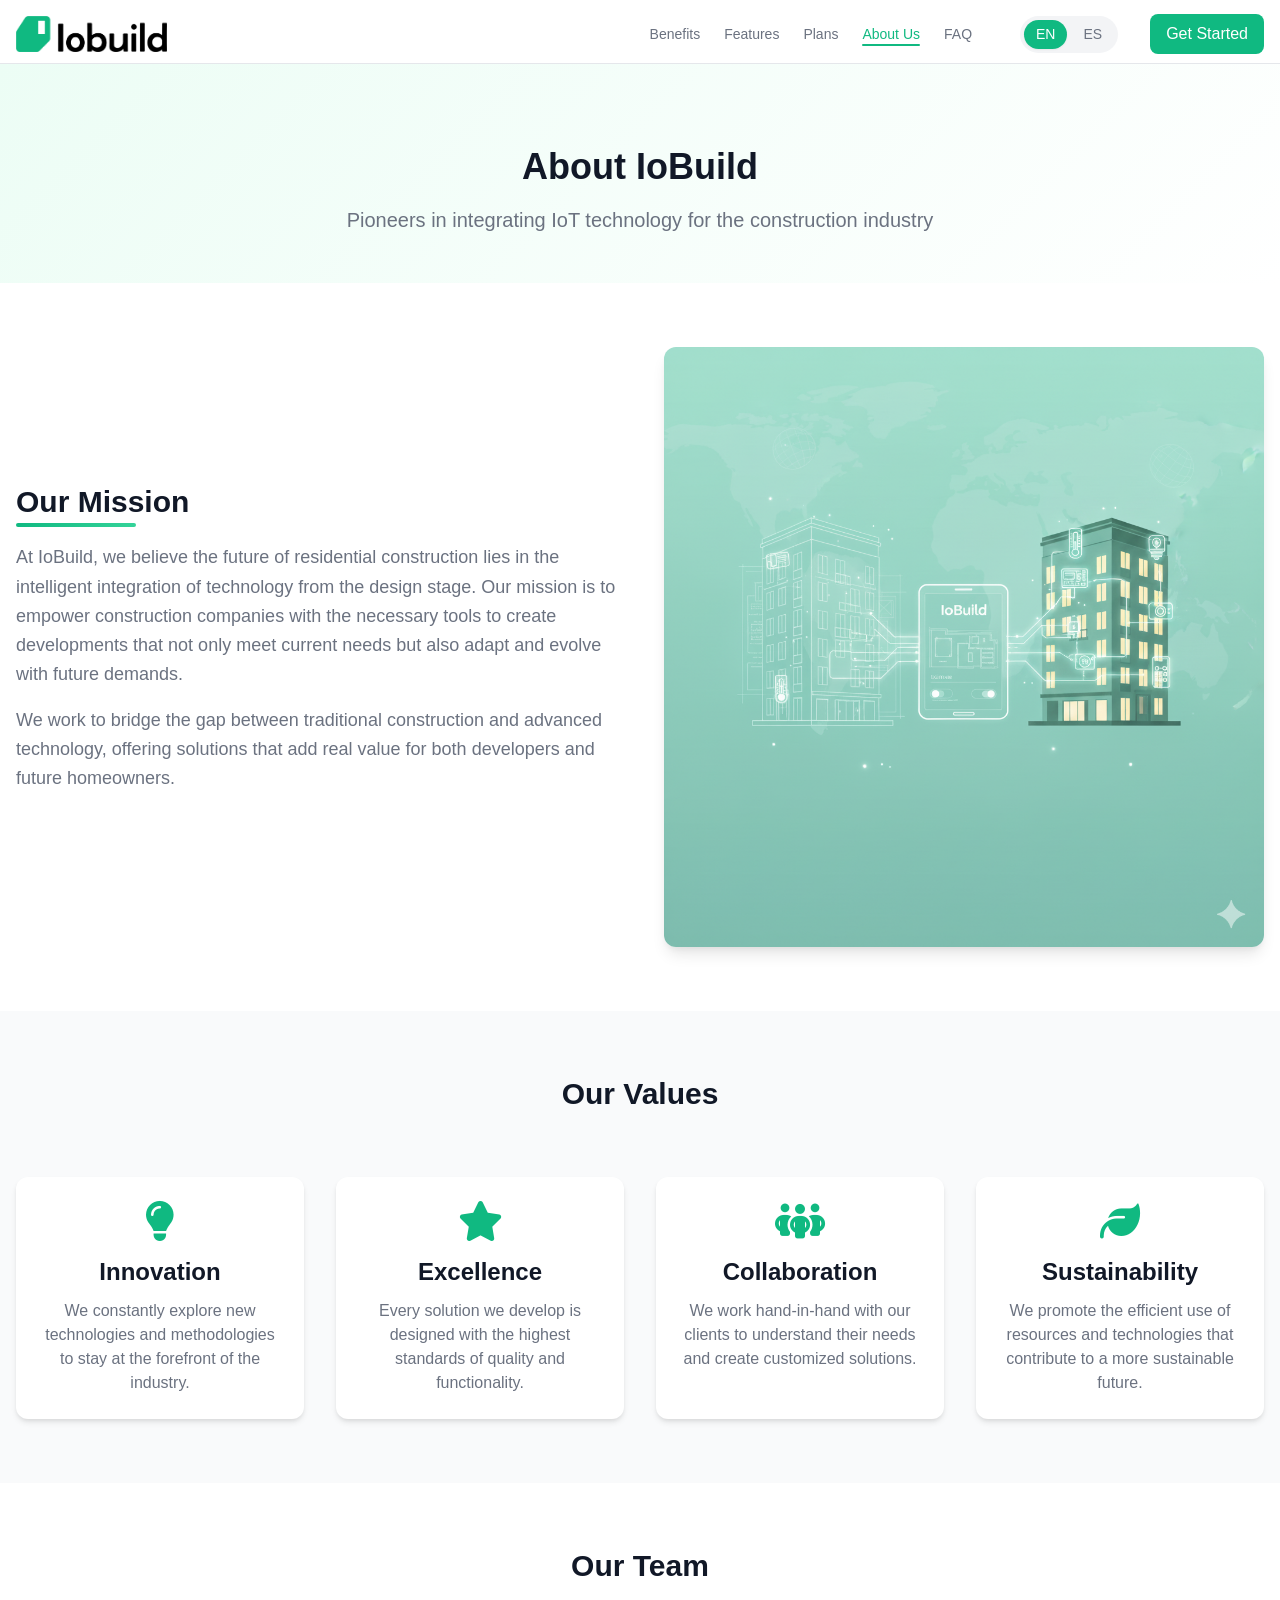
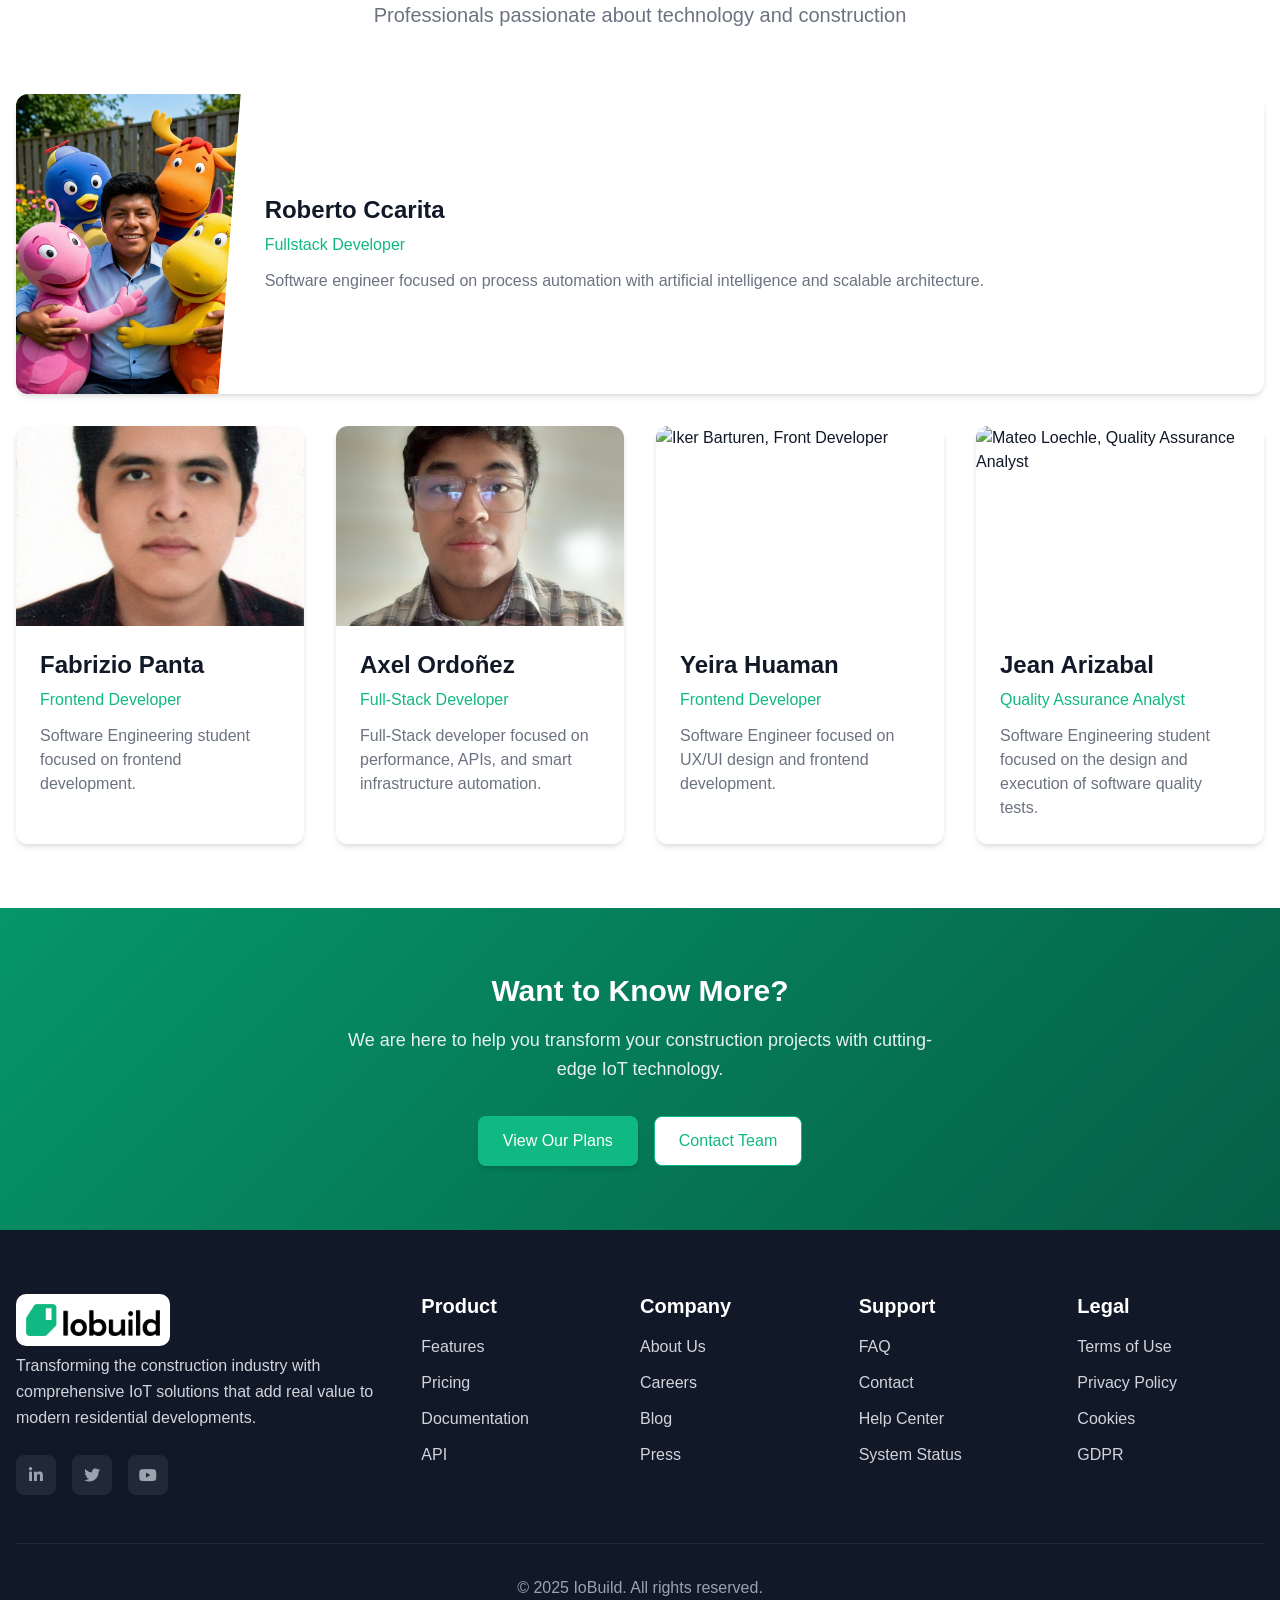
==== commit 1d82d6aa: "chore: normalize team member translation keys" ====
--- a/about-us.html
+++ b/about-us.html
@@ -201,9 +201,9 @@
                             <img src="assets/img/member-4.jpeg" alt="Iker Barturen, Front Developer" loading="lazy">
                         </div>
                         <div class="team-card__content">
-                            <h3 class="team-card__name" data-translate="Member_4_name">Iker Barturen</h3>
-                            <p class="team-card__role" data-translate="Member_4_role">Frontend Developer</p>
-                            <p class="team-card__description" data-translate="Member_4_desc">
+                            <h3 class="team-card__name" data-translate="member_4_name">Iker Barturen</h3>
+                            <p class="team-card__role" data-translate="member_4_role">Frontend Developer</p>
+                            <p class="team-card__description" data-translate="member_4_desc">
                                 Software Engineer focused on UX/UI design and frontend development.
                             </p>
                         </div>
@@ -214,9 +214,9 @@
                             <img src="assets/img/member-5.jpg" alt="Mateo Loechle, Quality Assurance Analyst" loading="lazy">
                         </div>
                         <div class="team-card__content">
-                            <h3 class="team-card__name" data-translate="Member_5_name">Mateo Loechle</h3>
-                            <p class="team-card__role" data-translate="Member_5_role">Quality Assurance Analyst</p>
-                            <p class="team-card__description" data-translate="Member_5_desc">
+                            <h3 class="team-card__name" data-translate="member_5_name">Mateo Loechle</h3>
+                            <p class="team-card__role" data-translate="member_5_role">Quality Assurance Analyst</p>
+                            <p class="team-card__description" data-translate="member_5_desc">
                                 Software Engineering student focused on the design and execution of software quality tests.
                             </p>
                         </div>
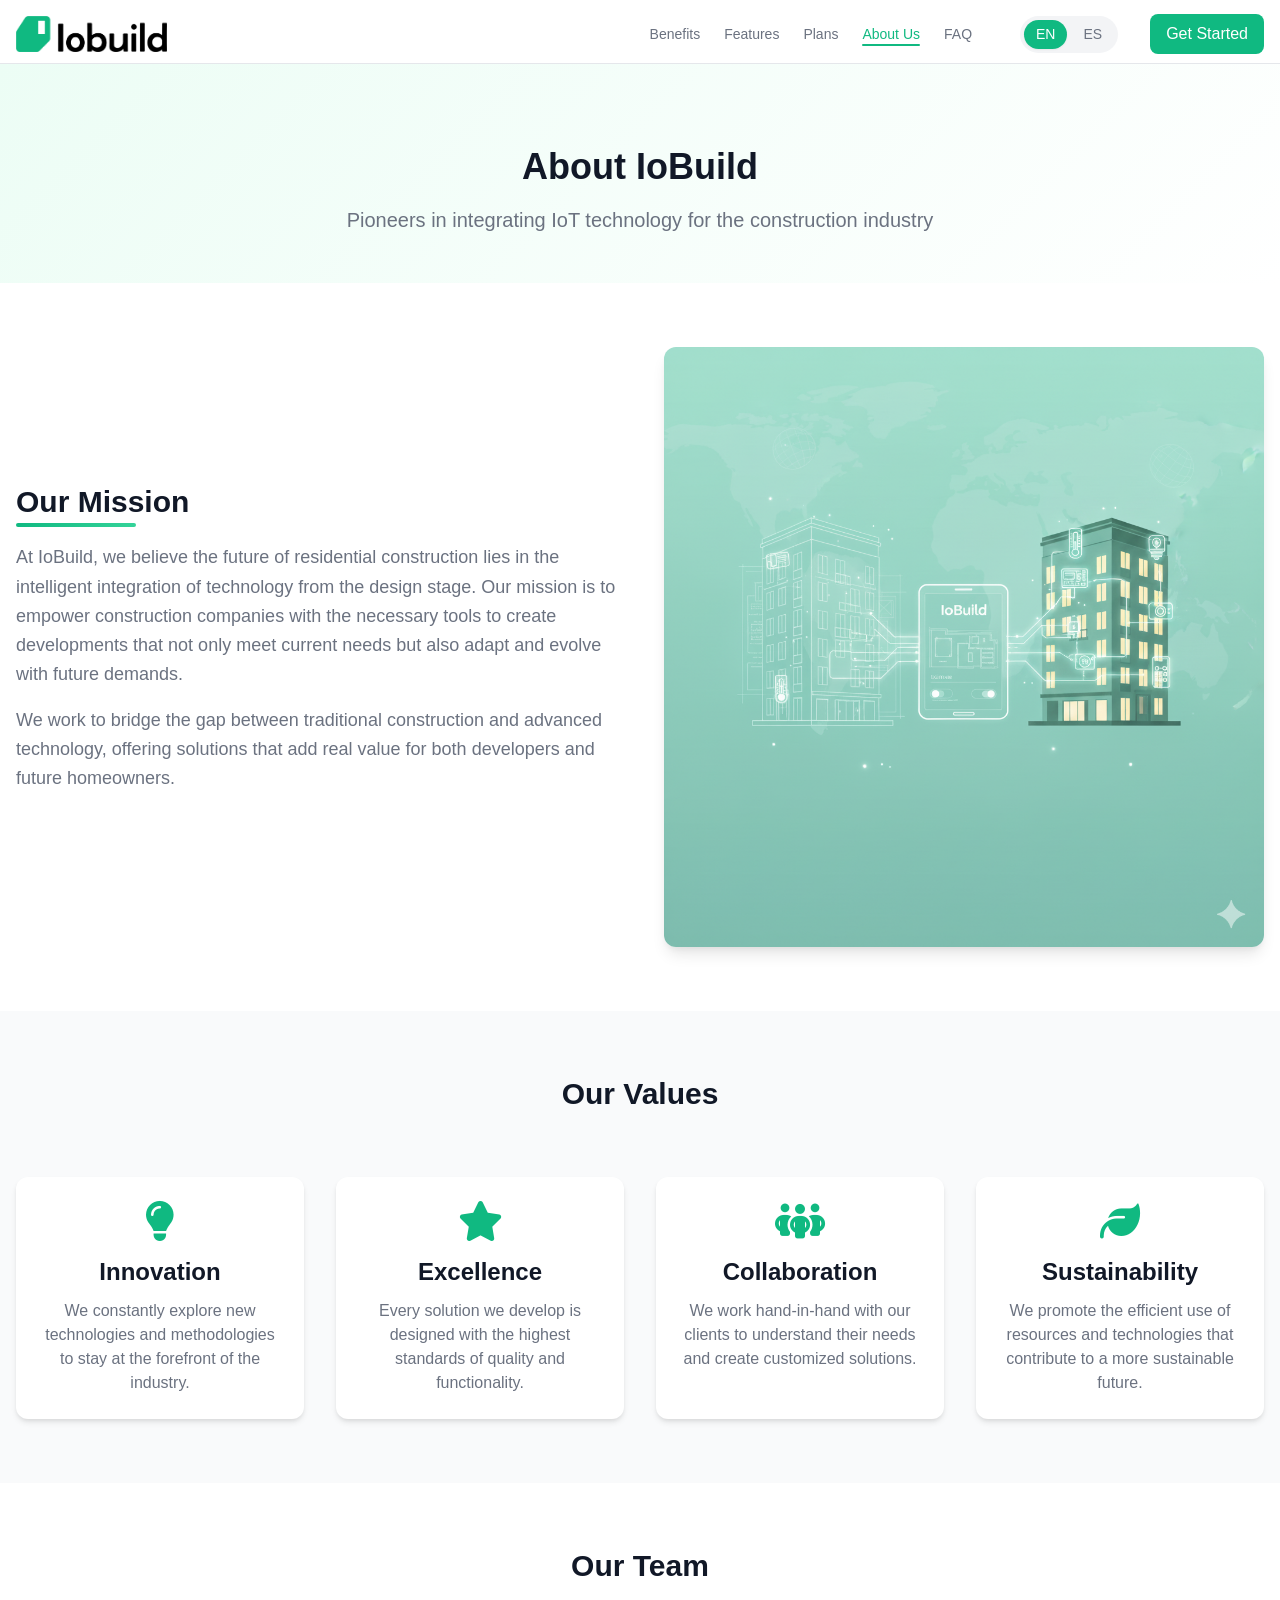
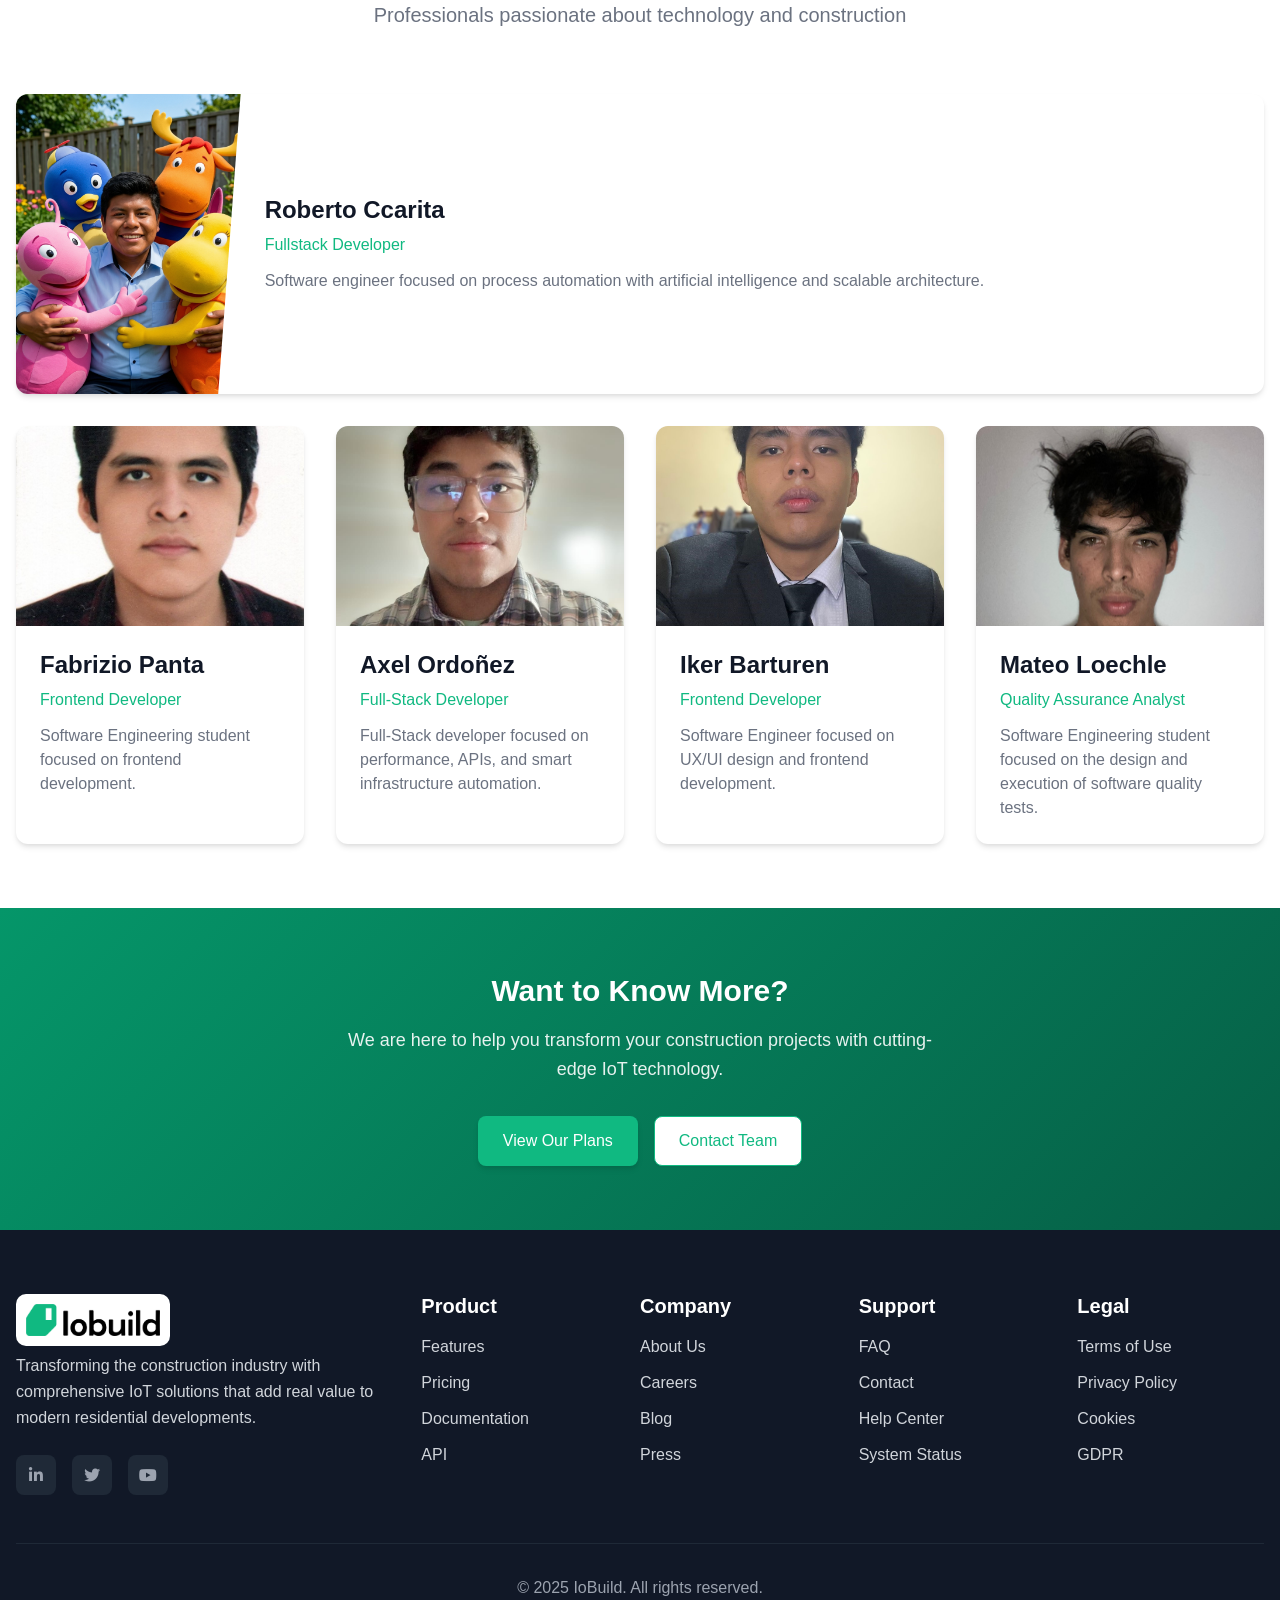
==== commit 41682f20: "fix: rename member images and update translations" ====
--- a/about-us.html
+++ b/about-us.html
@@ -198,7 +198,7 @@
                     <!-- Member 4 -->
                     <div class="team-card">
                         <div class="team-card__image">
-                            <img src="assets/img/member-4.jpeg" alt="Iker Barturen, Front Developer" loading="lazy">
+                            <img src="assets/img/iker.jpeg" alt="Iker Barturen, Front Developer" loading="lazy">
                         </div>
                         <div class="team-card__content">
                             <h3 class="team-card__name" data-translate="member_4_name">Iker Barturen</h3>
@@ -211,7 +211,7 @@
                     <!-- Member 5 -->
                     <div class="team-card">
                         <div class="team-card__image">
-                            <img src="assets/img/member-5.jpg" alt="Mateo Loechle, Quality Assurance Analyst" loading="lazy">
+                            <img src="assets/img/mateo.jpg" alt="Mateo Loechle, Quality Assurance Analyst" loading="lazy">
                         </div>
                         <div class="team-card__content">
                             <h3 class="team-card__name" data-translate="member_5_name">Mateo Loechle</h3>
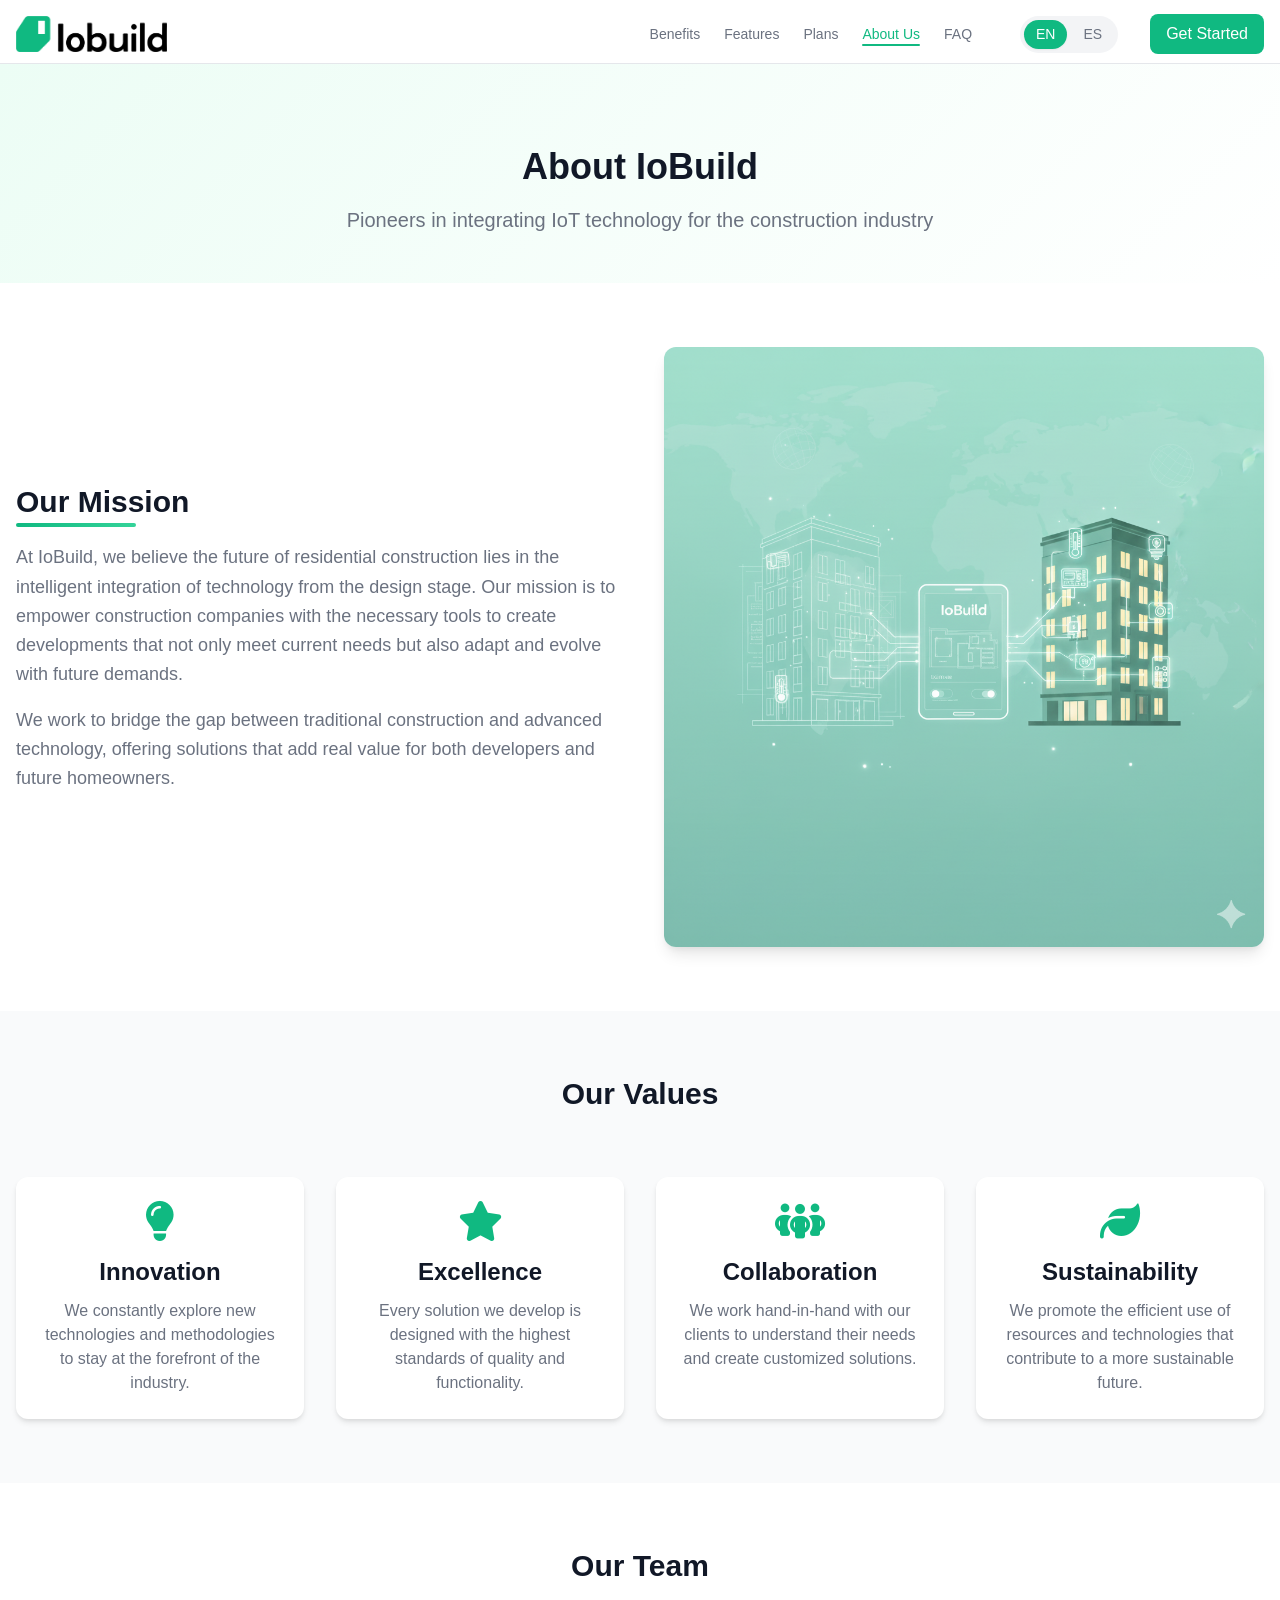
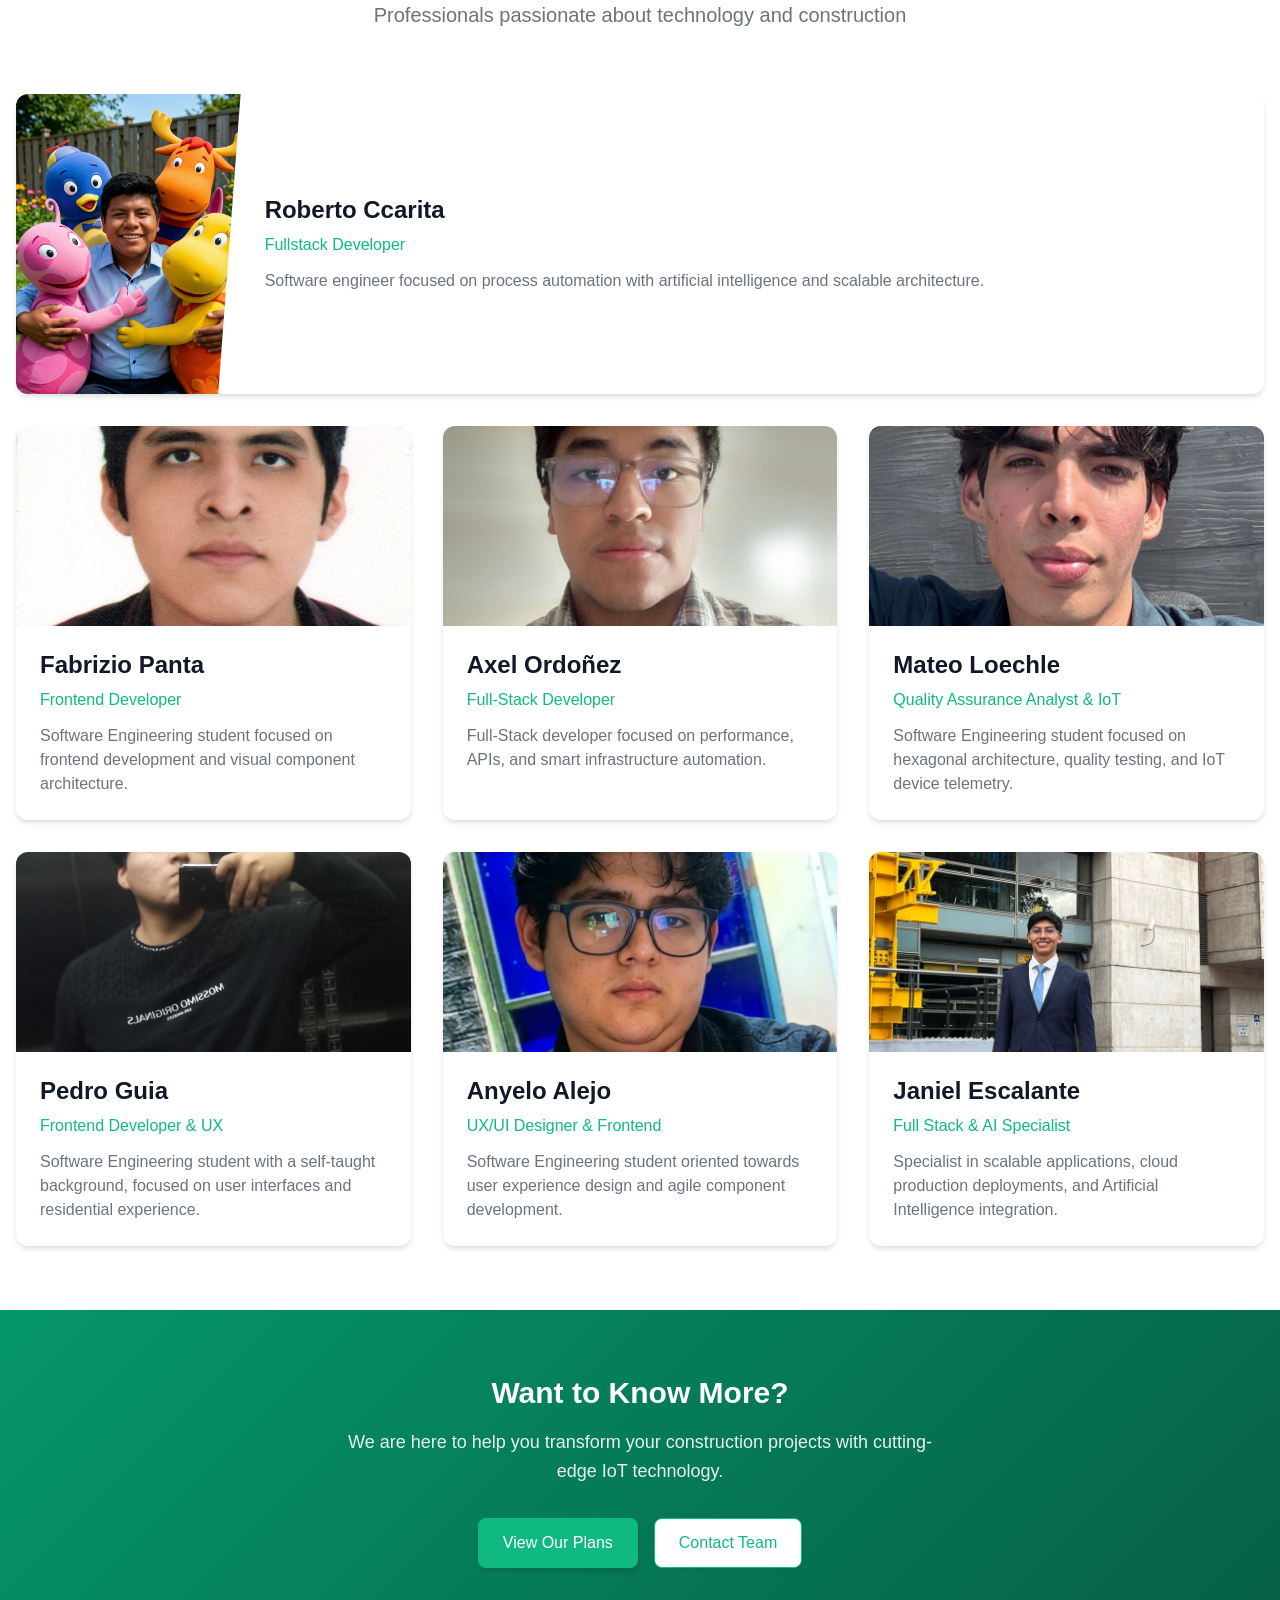
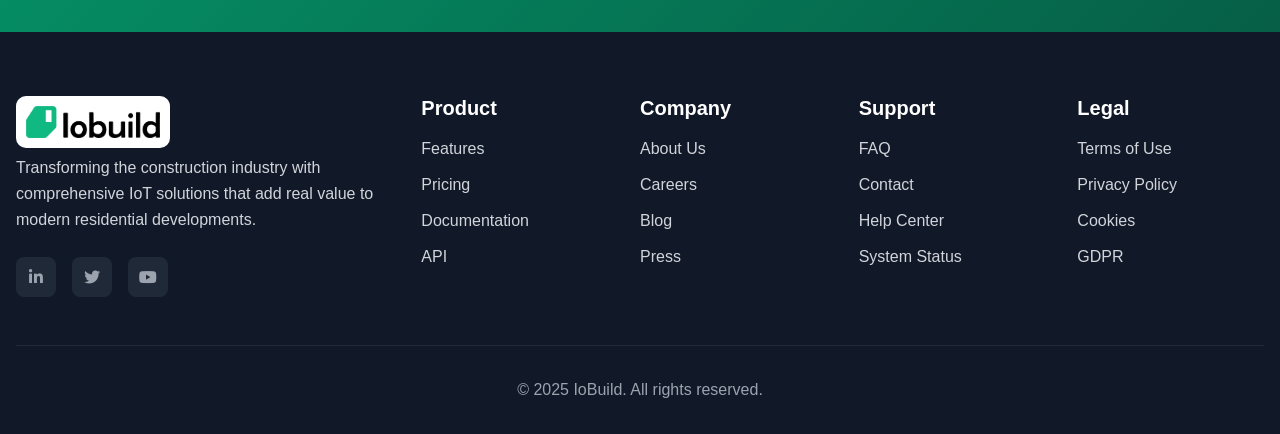
==== commit 54d1d852: "feat(about-us): update team members, remove Iker, add Pedro, Anyelo, Janiel, and update Mateo IoT ph" ====
--- a/about-us.html
+++ b/about-us.html
@@ -172,13 +172,13 @@
                     <!-- Member 2 -->
                     <div class="team-card">
                         <div class="team-card__image">
-                            <img src="assets/img/member-2.jpg" alt="Fabrizio Panta, Front Developer" loading="lazy">
+                            <img src="assets/img/member-2.jpg" alt="Fabrizio Panta, Frontend Developer" loading="lazy">
                         </div>
                         <div class="team-card__content">
                             <h3 class="team-card__name" data-translate="member_2_name">Fabrizio Panta</h3>
                             <p class="team-card__role" data-translate="member_2_role">Frontend Developer</p>
                             <p class="team-card__description" data-translate="member_2_desc">
-                                Software Engineering student focused on frontend development.
+                                Software Engineering student focused on frontend development and visual component architecture.
                             </p>
                         </div>
                     </div>
@@ -198,26 +198,52 @@
                     <!-- Member 4 -->
                     <div class="team-card">
                         <div class="team-card__image">
-                            <img src="assets/img/iker.jpeg" alt="Iker Barturen, Front Developer" loading="lazy">
-                        </div>
-                        <div class="team-card__content">
-                            <h3 class="team-card__name" data-translate="member_4_name">Iker Barturen</h3>
-                            <p class="team-card__role" data-translate="member_4_role">Frontend Developer</p>
+                            <img src="assets/img/mateo.jpg" alt="Mateo Loechle, Quality Assurance Analyst & IoT" loading="lazy">
+                        </div>
+                        <div class="team-card__content">
+                            <h3 class="team-card__name" data-translate="member_4_name">Mateo Loechle</h3>
+                            <p class="team-card__role" data-translate="member_4_role">Quality Assurance Analyst & IoT</p>
                             <p class="team-card__description" data-translate="member_4_desc">
-                                Software Engineer focused on UX/UI design and frontend development.
+                                Software Engineering student focused on hexagonal architecture, quality testing, and IoT device telemetry.
                             </p>
                         </div>
                     </div>
                     <!-- Member 5 -->
                     <div class="team-card">
                         <div class="team-card__image">
-                            <img src="assets/img/mateo.jpg" alt="Mateo Loechle, Quality Assurance Analyst" loading="lazy">
-                        </div>
-                        <div class="team-card__content">
-                            <h3 class="team-card__name" data-translate="member_5_name">Mateo Loechle</h3>
-                            <p class="team-card__role" data-translate="member_5_role">Quality Assurance Analyst</p>
+                            <img src="assets/img/pedro.jpeg" alt="Pedro Guia, Frontend Developer & UX" loading="lazy">
+                        </div>
+                        <div class="team-card__content">
+                            <h3 class="team-card__name" data-translate="member_5_name">Pedro Guia</h3>
+                            <p class="team-card__role" data-translate="member_5_role">Frontend Developer & UX</p>
                             <p class="team-card__description" data-translate="member_5_desc">
-                                Software Engineering student focused on the design and execution of software quality tests.
+                                Software Engineering student with a self-taught background, focused on user interfaces and residential experience.
+                            </p>
+                        </div>
+                    </div>
+                    <!-- Member 6 -->
+                    <div class="team-card">
+                        <div class="team-card__image">
+                            <img src="assets/img/anyelo.jpg" alt="Anyelo Alejo, UX/UI Designer & Frontend" loading="lazy">
+                        </div>
+                        <div class="team-card__content">
+                            <h3 class="team-card__name" data-translate="member_6_name">Anyelo Alejo</h3>
+                            <p class="team-card__role" data-translate="member_6_role">UX/UI Designer & Frontend</p>
+                            <p class="team-card__description" data-translate="member_6_desc">
+                                Software Engineering student oriented towards user experience design and agile component development.
+                            </p>
+                        </div>
+                    </div>
+                    <!-- Member 7 -->
+                    <div class="team-card">
+                        <div class="team-card__image">
+                            <img src="assets/img/janiel.jpeg" alt="Janiel Escalante, Full Stack & AI Specialist" loading="lazy">
+                        </div>
+                        <div class="team-card__content">
+                            <h3 class="team-card__name" data-translate="member_7_name">Janiel Escalante</h3>
+                            <p class="team-card__role" data-translate="member_7_role">Full Stack & AI Specialist</p>
+                            <p class="team-card__description" data-translate="member_7_desc">
+                                Specialist in scalable applications, cloud production deployments, and Artificial Intelligence integration.
                             </p>
                         </div>
                     </div>
--- a/styles/styles.css
+++ b/styles/styles.css
@@ -1092,7 +1092,7 @@
 
 /* Leader full-row layout */
 .team-grid--leader {
-    grid-template-columns: repeat(4, 1fr);
+    grid-template-columns: repeat(3, 1fr);
 }
 .team-grid--leader .team-card--leader {
     grid-column: 1 / -1;
